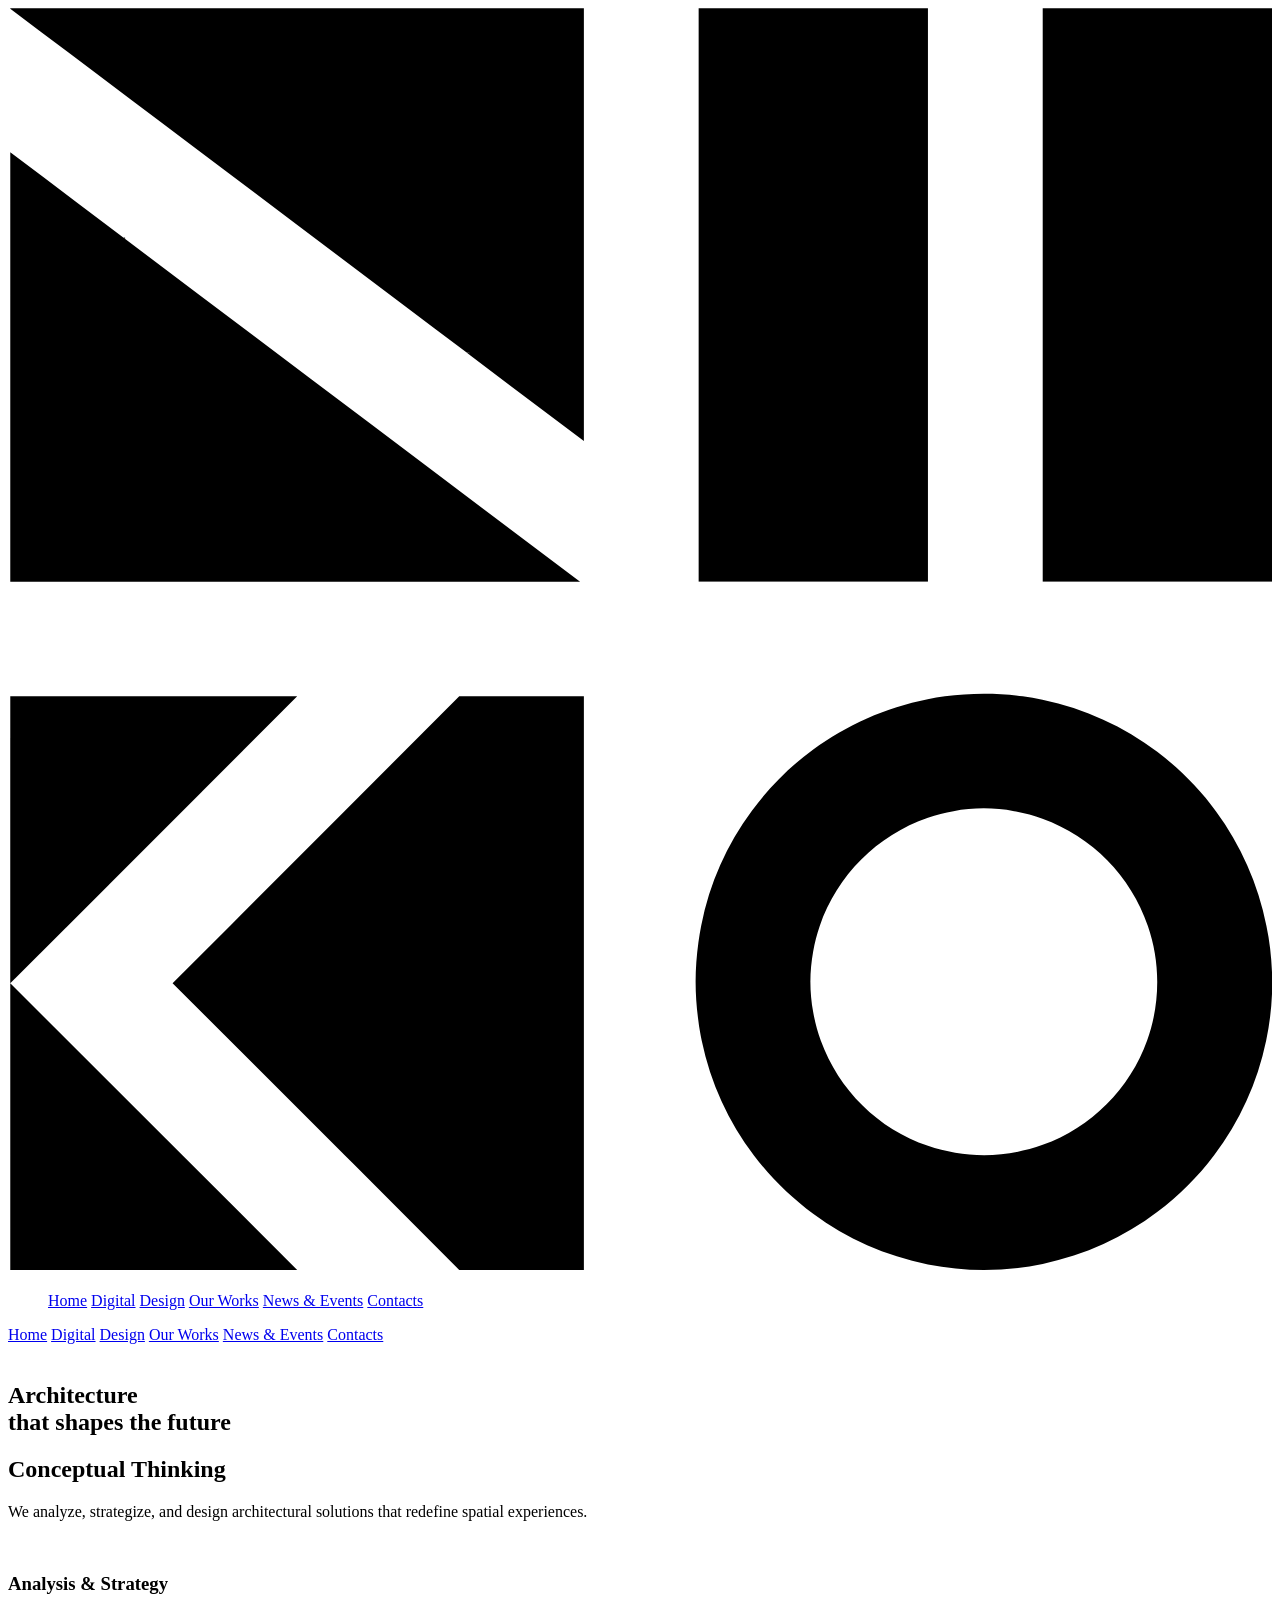
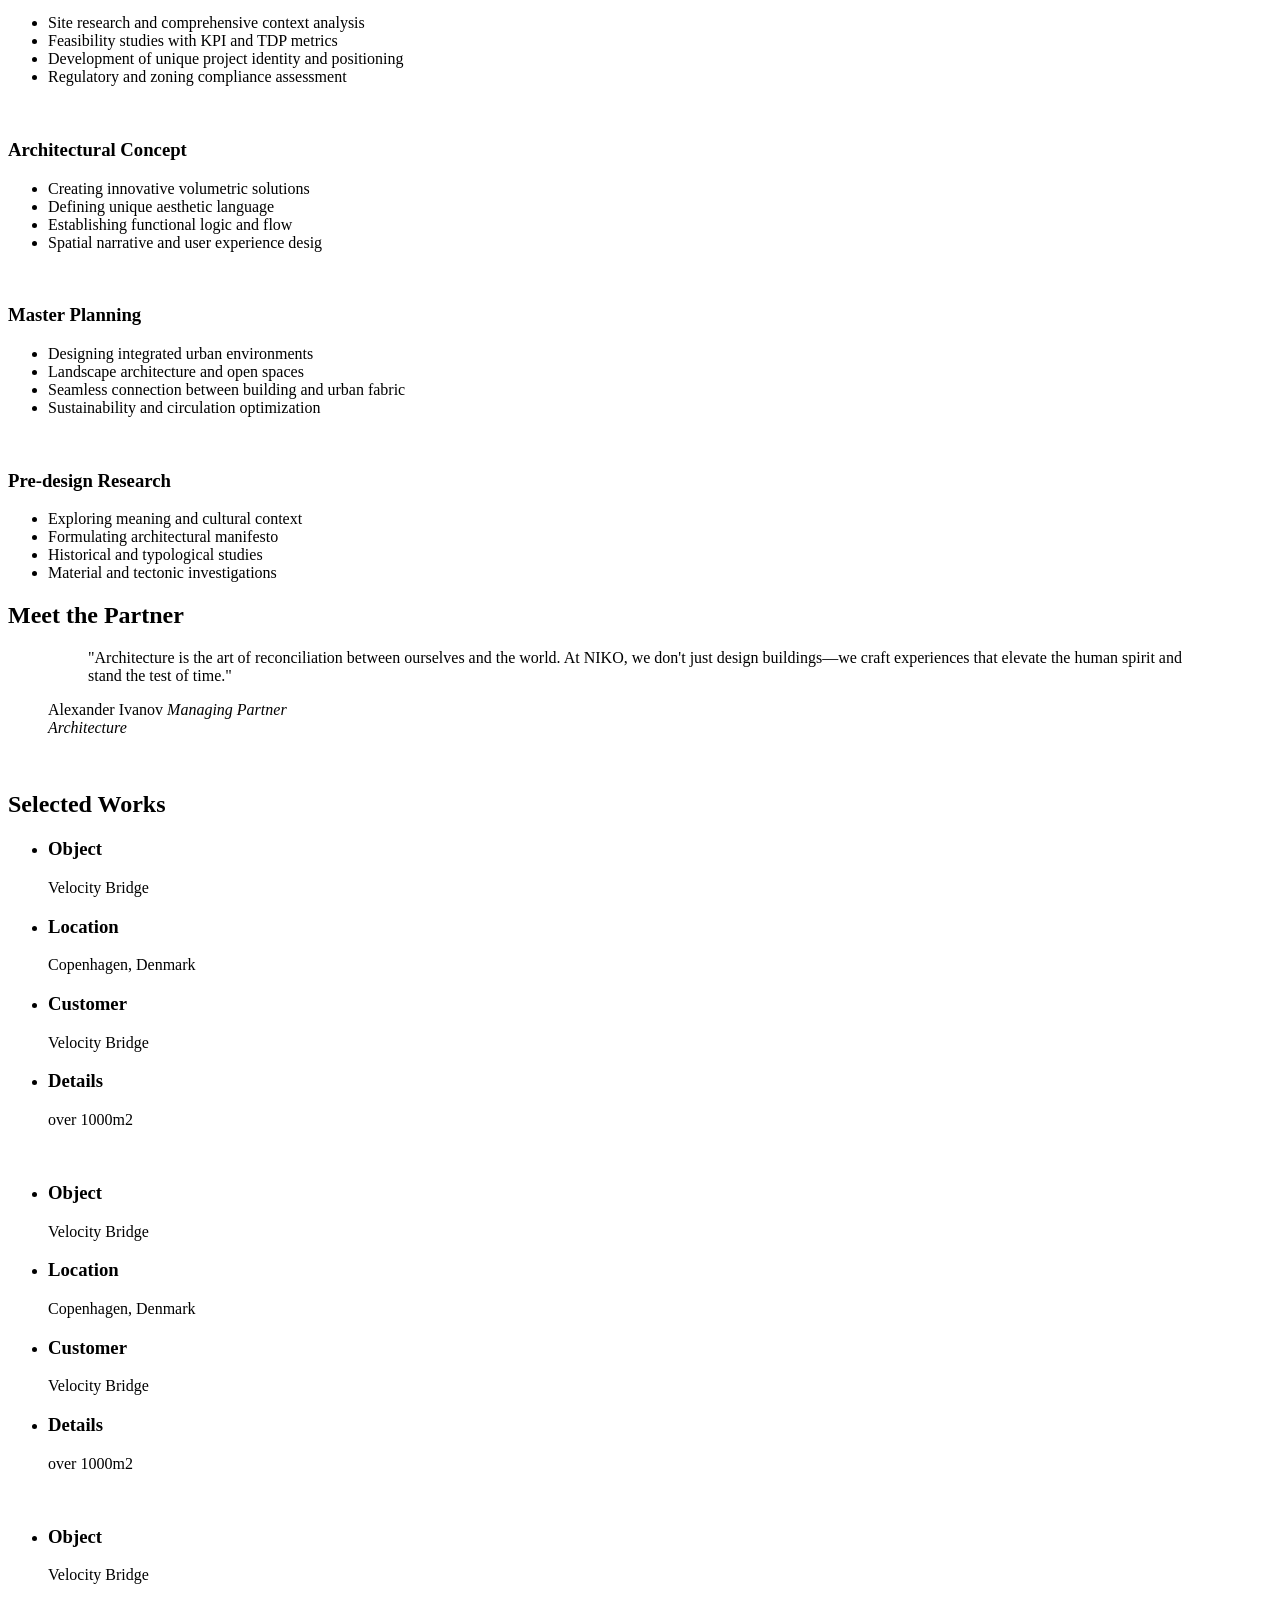
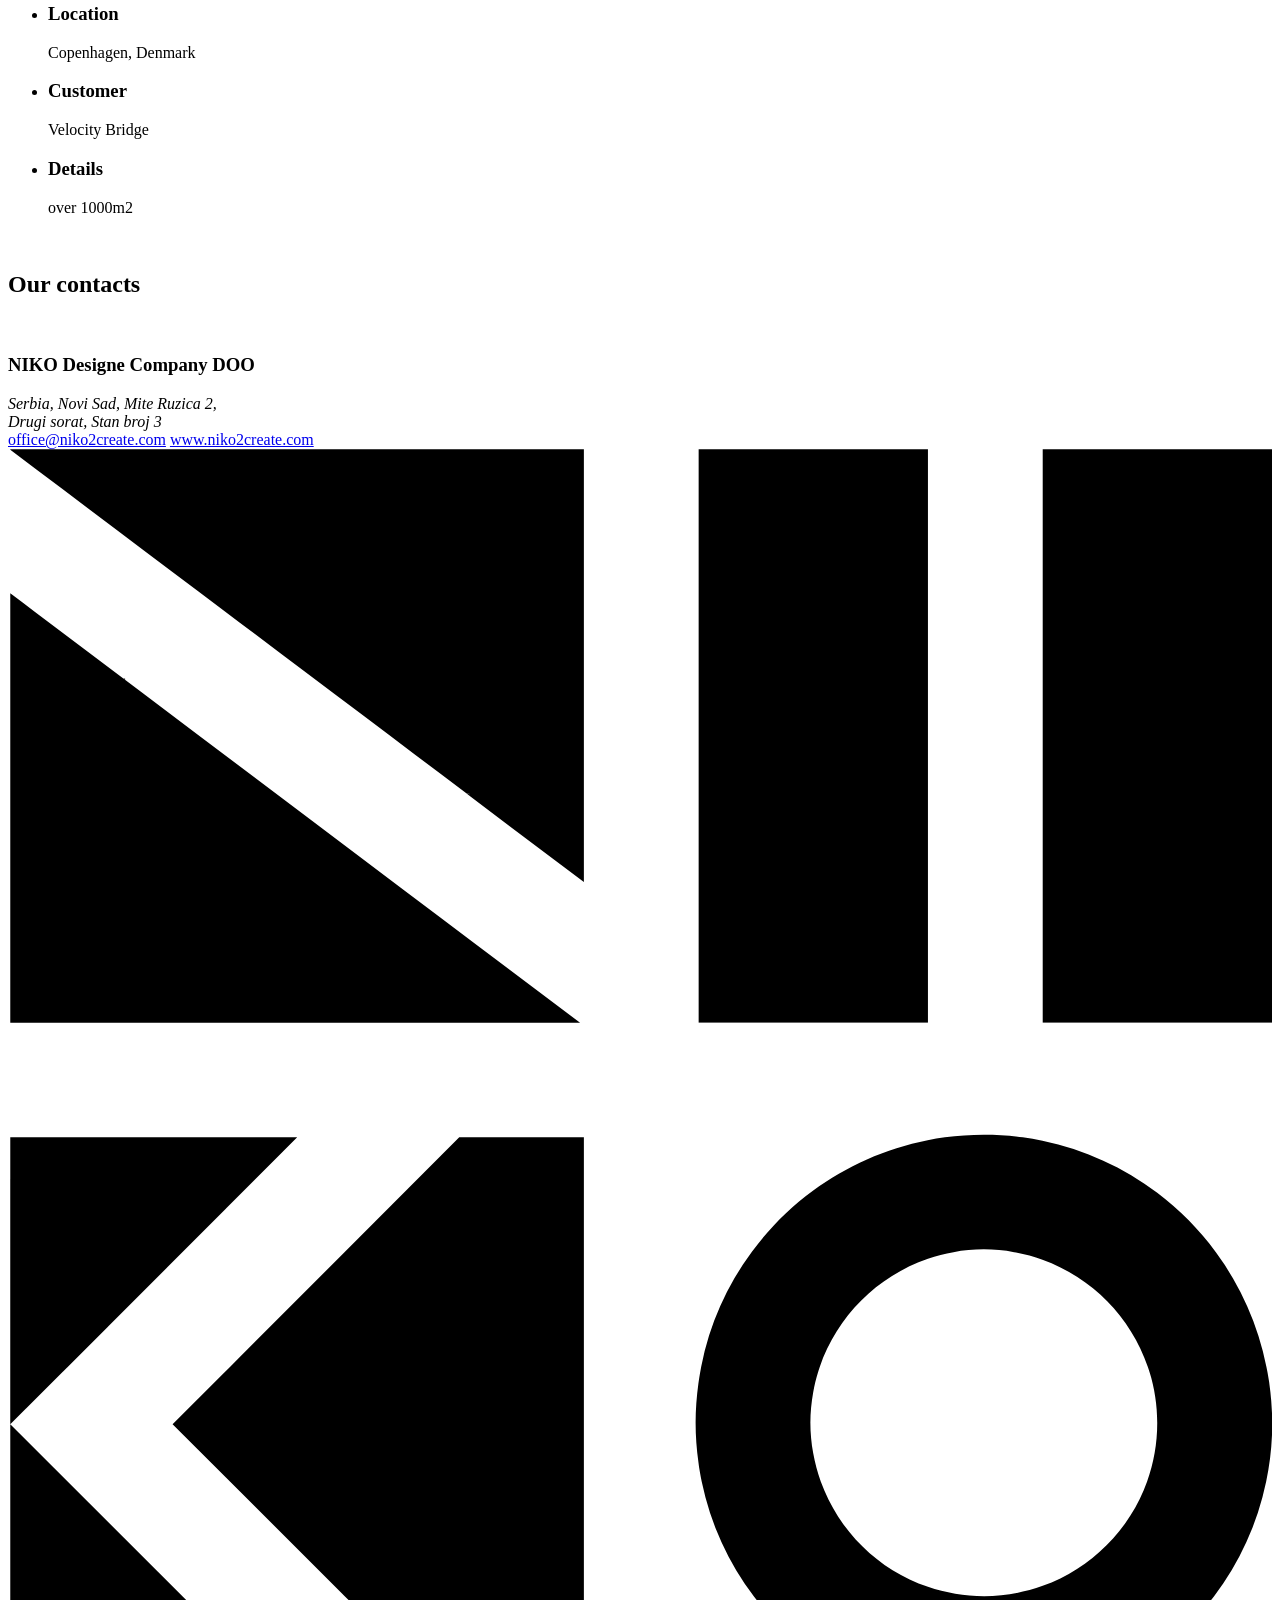
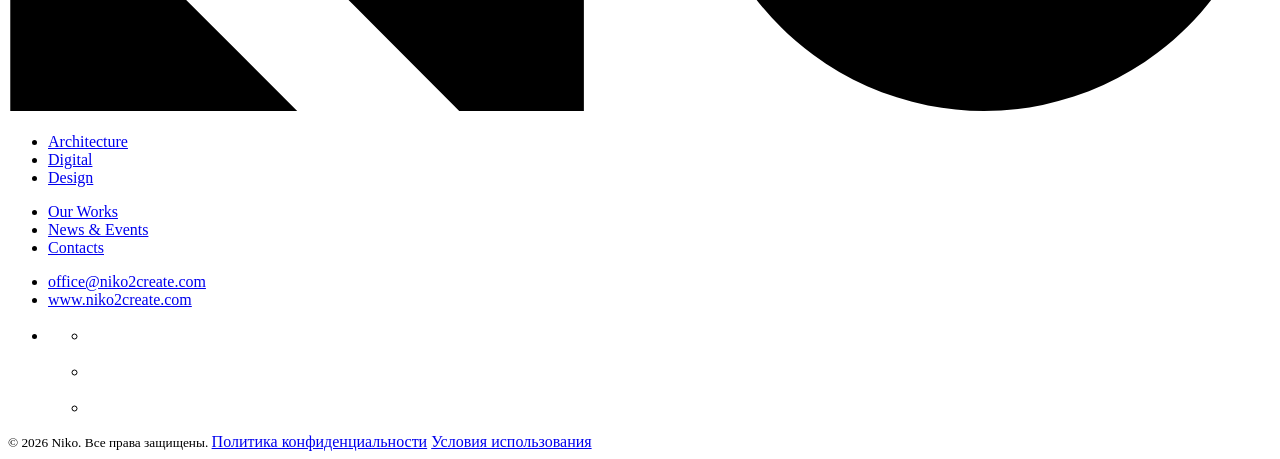
==== architecture.html @ fd55b8c3 "Add files via upload" ====
<!DOCTYPE html>
<html lang="ru">

<head>
  <meta charset="UTF-8">
  <meta name="viewport" content="width=device-width, initial-scale=1.0">
  <title>Architecture</title>
  <link href="https://fonts.cdnfonts.com/css/neue-haas-grotesk-display-pro" rel="stylesheet">

  <link rel="stylesheet" href="css/reset.css">
  <link rel="stylesheet" href="css/style.css">
  <link rel="stylesheet" href="https://cdn.jsdelivr.net/npm/swiper@11/swiper-bundle.min.css" />
</head>

<body class="inner-page">
  <header class="main-header">
    <div class="header-logo-place">

      <a href="/" class="static-logo">
        <svg version="1.1" id="Слой_1" xmlns="http://www.w3.org/2000/svg" xmlns:xlink="http://www.w3.org/1999/xlink"
          x="0px" y="0px" viewBox="0 0 500 500" style="enable-background:new 0 0 500 500;" xml:space="preserve">
          <g>
            <path class="st0" d="M227.8,0.1v171.2l-45.4-34.2v-0.9h-1.1C123.4,92.6,58.8,43.9,0.9,0.3V0.1H227.8z" />
            <rect x="273.2" y="0.1" class="st0" width="90.7" height="226.8" />
            <rect x="409.3" y="0.1" class="st0" width="90.7" height="226.8" />
            <polygon class="st0" points="46.3,90.9 46.3,91.3 45.7,90.9 	" />
            <polygon class="st0" points="46.3,90.9 46.3,91.3 45.7,90.9 	" />
            <polygon class="st0" points="182.4,136.2 182.4,137.1 181.3,136.2 	" />
            <path class="st0" d="M226.3,227H0.9V57.1C74.1,112.3,153.2,171.9,226.3,227z" />
            <polygon class="st0" points="114.4,272.3 33,353.7 23.6,363.1 0.9,385.8 0.9,272.3 	" />
            <polygon class="st0" points="114.4,499.2 0.9,499.2 0.9,385.8 69,453.8 91.7,476.5 	" />
            <polygon class="st0" points="227.8,272.3 227.8,499.2 178.5,499.2 137.1,457.7 133.2,453.8 87.8,408.4 65.1,385.8 87.8,363.1 
       91.7,359.2 133.1,317.7 178.5,272.3 	" />
            <path class="st0" d="M497.8,363.1c-3.3-16.7-10.2-32.1-20-45.4c-6.5-8.9-14.4-16.8-23.2-23.5c-13.2-10-28.6-17.1-45.4-20.6
       c-2.6-0.5-5.2-1-7.8-1.3c-5-0.7-10.2-1-15.4-1c-5.2,0-10.4,0.4-15.4,1c-2.3,0.3-4.5,0.7-6.8,1.1c-16.7,3.3-32.2,10.3-45.4,20
       c-9.3,6.8-17.4,15-24.2,24.2c-9.8,13.2-16.7,28.6-20,45.4c-0.4,2.2-0.8,4.4-1.1,6.7c-0.7,5.1-1.1,10.2-1.1,15.5s0.4,10.4,1.1,15.5
       c0.3,2.6,0.8,5.2,1.3,7.7c3.5,16.8,10.6,32.2,20.6,45.4c6.7,8.8,14.6,16.6,23.5,23.2c13.2,9.8,28.6,16.7,45.4,20
       c7.2,1.4,14.6,2.2,22.2,2.2c8,0,15.7-0.8,23.2-2.4c16.8-3.5,32.2-10.6,45.4-20.6c8.5-6.4,16-13.9,22.4-22.4
       c10-13.2,17.1-28.6,20.6-45.4c1.6-7.5,2.4-15.3,2.4-23.2C500,377.6,499.3,370.2,497.8,363.1z M450.6,408.4
       c-6.9,19.2-22.1,34.4-41.3,41.3c-7.2,2.6-15.1,4.1-23.2,4.1c-7.8,0-15.2-1.3-22.2-3.7c-19.7-6.7-35.3-22.2-42.4-41.7
       c-1.3-3.6-2.3-7.3-3-11.2c-0.7-3.9-1.1-7.9-1.1-12c0-4.1,0.4-8.1,1.1-12c0.6-3.5,1.5-6.8,2.6-10.1c6.9-20,22.7-35.9,42.8-42.8
       c3.3-1.1,6.7-2,10.1-2.6c3.9-0.7,7.9-1.1,12-1.1s8.1,0.4,12,1.1c3.9,0.7,7.6,1.7,11.2,3c19.5,7,35,22.7,41.7,42.4
       c2.4,7,3.7,14.4,3.7,22.2C454.6,393.4,453.2,401.2,450.6,408.4z" />
          </g>
        </svg>
      </a>
    </div>
    <nav class="main-nav">
      <ul class="menu-list">
        <a href="index.html" class="nav-link">Home</a>
        <a href="digital.html" class="nav-link">Digital</a>
        <a href="design.html" class="nav-link">Design</a>
        <a href="index.html#works" class="nav-link">Our Works</a>
        <a href="index.html#news" class="nav-link">News & Events</a>
        <a href="index.html#contacts" class="nav-link">Contacts</a>
      </ul>
    </nav>
    <!-- Кнопка Бургер -->
    <div class="mobile-burger" id="burger">
      <span></span>
      <span></span>
      <span></span>
    </div>
    <!-- Полноэкранное мобильное меню -->
    <div class="mobile-menu" id="mobileMenu">
      <nav class="mobile-nav">
        <a href="index.html" class="mobile-link">Home</a>
        <a href="digital.html" class="mobile-link">Digital</a>
        <a href="design.html" class="mobile-link">Design</a>
        <a href="index.html#works" class="mobile-link">Our Works</a>
        <a href="index.html#news" class="mobile-link">News & Events</a>
        <a href="index.html#contacts" class="mobile-link">Contacts</a>
      </nav>
    </div>
  </header>
  <section class="hero">
    <img class="hero__image" src="images/architecture/hero-bg.png" alt="">
    <div class="hero__content">
      <h1 class="hero__title reveal">Architecture <br>that shapes the future</h1>
    </div>
  </section>
  <section class="concept">
    <div class="concept__top">
      <h2 class="concept__title">Conceptual Thinking</h2>
      <div class="concept__subtitle">
        <p>We analyze, strategize, and design architectural solutions that redefine spatial experiences.</p>
      </div>
    </div>
    <div class="concept-grid">
      <div class="concept-card reveal">
        <img class="concept-card__image" src="images/architecture/concept/1.png" alt="">
        <div class="concept-card__content">
          <h3 class="concept-card__title">Analysis & Strategy</h3>
          <ul class="concept-card__list">
            <li class="concept-card__item">Site research and comprehensive context analysis</li>
            <li class="concept-card__item">Feasibility studies with KPI and TDP metrics</li>
            <li class="concept-card__item">Development of unique project identity and positioning</li>
            <li class="concept-card__item">Regulatory and zoning compliance assessment</li>
          </ul>
        </div>
      </div>
      <div class="concept-card reveal">
        <img class="concept-card__image" src="images/architecture/concept/2.png" alt="">
        <div class="concept-card__content">
          <h3 class="concept-card__title">Architectural Concept</h3>
          <ul class="concept-card__list">
            <li class="concept-card__item">Creating innovative volumetric solutions</li>
            <li class="concept-card__item">Defining unique aesthetic language</li>
            <li class="concept-card__item">Establishing functional logic and flow</li>
            <li class="concept-card__item">Spatial narrative and user experience desig</li>
          </ul>
        </div>
      </div>
      <div class="concept-card reveal">
        <img class="concept-card__image" src="images/architecture/concept/3.png" alt="">
        <div class="concept-card__content">
          <h3 class="concept-card__title">Master Planning</h3>
          <ul class="concept-card__list">
            <li class="concept-card__item">Designing integrated urban environments</li>
            <li class="concept-card__item">Landscape architecture and open spaces</li>
            <li class="concept-card__item">Seamless connection between building and urban fabric</li>
            <li class="concept-card__item">Sustainability and circulation optimization</li>
          </ul>
        </div>
      </div>
      <div class="concept-card reveal">
        <img class="concept-card__image" src="images/architecture/concept/4.png" alt="">
        <div class="concept-card__content">
          <h3 class="concept-card__title">Pre-design Research</h3>
          <ul class="concept-card__list">
            <li class="concept-card__item">Exploring meaning and cultural context</li>
            <li class="concept-card__item">Formulating architectural manifesto</li>
            <li class="concept-card__item">Historical and typological studies</li>
            <li class="concept-card__item">Material and tectonic investigations</li>
          </ul>
        </div>
      </div>
    </div>
  </section>
  <section class="meet">
    <h2 class="meet__title">Meet the Partner</h2>
    <div class="meet__content">
      <div class="meet__content-inner">

        <figure class="meet__quote-wrapper">
          
          <blockquote class="meet__quote-text">
            <p>"Architecture is the art of reconciliation between ourselves and the world. At NIKO, we don't just design
              buildings—we craft experiences that elevate the human spirit and stand the test of time."</p>
          </blockquote>
          <figcaption class="meet__quote-author">
            Alexander Ivanov <cite>Managing Partner <br> Architecture</cite>
          </figcaption>
        </figure>
      </div>
      <img class="meet__image" src="images/architecture/meet.png" alt="">
    </div>
  </section>
  <section class="selected">
    <h2 class="selected__title">Selected Works</h2>
    <div class="selected__wrapper">
      <div class="selected__card reveal">
        <ul class="selected__list">
          <li class="selected__item">
            <h3 class="selected__item-title">Object</h3>
            <div class="selected__item-subtitle">
              <p>
                Velocity Bridge
              </p>
            </div>
          </li>
          <li class="selected__item">
            <h3 class="selected__item-title">Location</h3>
            <div class="selected__item-subtitle">
              <p>
                Copenhagen, Denmark
              </p>
            </div>
          </li>
          <li class="selected__item">
            <h3 class="selected__item-title">Customer</h3>
            <div class="selected__item-subtitle">
              <p>
                Velocity Bridge
              </p>
            </div>
          </li>
          <li class="selected__item">
            <h3 class="selected__item-title">Details</h3>
            <div class="selected__item-subtitle">
              <p>
                over 1000m2
              </p>
            </div>
          </li>
        </ul>
        <img class="selected__image" src="images/architecture/selected/1.png" alt="">
      </div>
      <div class="selected__card reveal">
        <ul class="selected__list">
          <li class="selected__item">
            <h3 class="selected__item-title">Object</h3>
            <div class="selected__item-subtitle">
              <p>
                Velocity Bridge
              </p>
            </div>
          </li>
          <li class="selected__item">
            <h3 class="selected__item-title">Location</h3>
            <div class="selected__item-subtitle">
              <p>
                Copenhagen, Denmark
              </p>
            </div>
          </li>
          <li class="selected__item">
            <h3 class="selected__item-title">Customer</h3>
            <div class="selected__item-subtitle">
              <p>
                Velocity Bridge
              </p>
            </div>
          </li>
          <li class="selected__item">
            <h3 class="selected__item-title">Details</h3>
            <div class="selected__item-subtitle">
              <p>
                over 1000m2
              </p>
            </div>
          </li>
        </ul>
        <img class="selected__image" src="images/architecture/selected/2.png" alt="">
      </div>
      <div class="selected__card reveal">
        <ul class="selected__list">
          <li class="selected__item">
            <h3 class="selected__item-title">Object</h3>
            <div class="selected__item-subtitle">
              <p>
                Velocity Bridge
              </p>
            </div>
          </li>
          <li class="selected__item">
            <h3 class="selected__item-title">Location</h3>
            <div class="selected__item-subtitle">
              <p>
                Copenhagen, Denmark
              </p>
            </div>
          </li>
          <li class="selected__item">
            <h3 class="selected__item-title">Customer</h3>
            <div class="selected__item-subtitle">
              <p>
                Velocity Bridge
              </p>
            </div>
          </li>
          <li class="selected__item">
            <h3 class="selected__item-title">Details</h3>
            <div class="selected__item-subtitle">
              <p>
                over 1000m2
              </p>
            </div>
          </li>
        </ul>
        <img class="selected__image" src="images/architecture/selected/3.png" alt="">
      </div>
    </div>
  </section>
  <section class="contacts contacts-arch" id="contacts">
    <h2 class="contacts__title">Our contacts</h2>
    <div class="contacts__wrapper">
      <img class="contacts__image" src="images/contacts.png" alt="">
      <div class="contacts-content">
        <h3 class="contacts-content__title">NIKO Designe Company DOO</h3>
        <address class="contacts-content__address">Serbia, Novi Sad, Mite Ruzica 2,<br> Drugi sorat, Stan broj 3</address>
        <a class="contacts-content__email" href="mailto:office@niko2create.com">office@niko2create.com</a>
        <a class="contacts-content__link" href="www.niko2create.com">www.niko2create.com</a>
      </div>
    </div>
  </section>

  <footer class="footer">
    <div class="footer__body">
      <div class="footer__col">
        <a class="footer__logo" href="index.html">
          <svg version="1.1" id="Слой_1" xmlns="http://www.w3.org/2000/svg" xmlns:xlink="http://www.w3.org/1999/xlink"
          x="0px" y="0px" viewBox="0 0 500 500" style="enable-background:new 0 0 500 500;" xml:space="preserve">
          <g>
            <path class="st0" d="M227.8,0.1v171.2l-45.4-34.2v-0.9h-1.1C123.4,92.6,58.8,43.9,0.9,0.3V0.1H227.8z" />
            <rect x="273.2" y="0.1" class="st0" width="90.7" height="226.8" />
            <rect x="409.3" y="0.1" class="st0" width="90.7" height="226.8" />
            <polygon class="st0" points="46.3,90.9 46.3,91.3 45.7,90.9 	" />
            <polygon class="st0" points="46.3,90.9 46.3,91.3 45.7,90.9 	" />
            <polygon class="st0" points="182.4,136.2 182.4,137.1 181.3,136.2 	" />
            <path class="st0" d="M226.3,227H0.9V57.1C74.1,112.3,153.2,171.9,226.3,227z" />
            <polygon class="st0" points="114.4,272.3 33,353.7 23.6,363.1 0.9,385.8 0.9,272.3 	" />
            <polygon class="st0" points="114.4,499.2 0.9,499.2 0.9,385.8 69,453.8 91.7,476.5 	" />
            <polygon class="st0" points="227.8,272.3 227.8,499.2 178.5,499.2 137.1,457.7 133.2,453.8 87.8,408.4 65.1,385.8 87.8,363.1 
       91.7,359.2 133.1,317.7 178.5,272.3 	" />
            <path class="st0" d="M497.8,363.1c-3.3-16.7-10.2-32.1-20-45.4c-6.5-8.9-14.4-16.8-23.2-23.5c-13.2-10-28.6-17.1-45.4-20.6
       c-2.6-0.5-5.2-1-7.8-1.3c-5-0.7-10.2-1-15.4-1c-5.2,0-10.4,0.4-15.4,1c-2.3,0.3-4.5,0.7-6.8,1.1c-16.7,3.3-32.2,10.3-45.4,20
       c-9.3,6.8-17.4,15-24.2,24.2c-9.8,13.2-16.7,28.6-20,45.4c-0.4,2.2-0.8,4.4-1.1,6.7c-0.7,5.1-1.1,10.2-1.1,15.5s0.4,10.4,1.1,15.5
       c0.3,2.6,0.8,5.2,1.3,7.7c3.5,16.8,10.6,32.2,20.6,45.4c6.7,8.8,14.6,16.6,23.5,23.2c13.2,9.8,28.6,16.7,45.4,20
       c7.2,1.4,14.6,2.2,22.2,2.2c8,0,15.7-0.8,23.2-2.4c16.8-3.5,32.2-10.6,45.4-20.6c8.5-6.4,16-13.9,22.4-22.4
       c10-13.2,17.1-28.6,20.6-45.4c1.6-7.5,2.4-15.3,2.4-23.2C500,377.6,499.3,370.2,497.8,363.1z M450.6,408.4
       c-6.9,19.2-22.1,34.4-41.3,41.3c-7.2,2.6-15.1,4.1-23.2,4.1c-7.8,0-15.2-1.3-22.2-3.7c-19.7-6.7-35.3-22.2-42.4-41.7
       c-1.3-3.6-2.3-7.3-3-11.2c-0.7-3.9-1.1-7.9-1.1-12c0-4.1,0.4-8.1,1.1-12c0.6-3.5,1.5-6.8,2.6-10.1c6.9-20,22.7-35.9,42.8-42.8
       c3.3-1.1,6.7-2,10.1-2.6c3.9-0.7,7.9-1.1,12-1.1s8.1,0.4,12,1.1c3.9,0.7,7.6,1.7,11.2,3c19.5,7,35,22.7,41.7,42.4
       c2.4,7,3.7,14.4,3.7,22.2C454.6,393.4,453.2,401.2,450.6,408.4z" />
          </g>
        </svg>
        </a>
      </div>
      <div class="footer__col">
        <ul class="footer__menu-list">
          <li class="footer__menu-item"><a href="architecture.html" class="footer__menu-link">Architecture</a></li>
          <li class="footer__menu-item"><a href="digital.html" class="footer__menu-link">Digital</a></li>
          <li class="footer__menu-item"><a href="design.html" class="footer__menu-link">Design</a></li>
        </ul>
      </div>
      <div class="footer__col">
        <ul class="footer__menu-list">
          <li class="footer__menu-item"><a href="index.html#works" class="footer__menu-link">Our Works</a></li>
          <li class="footer__menu-item"><a href="index.html#news" class="footer__menu-link">News & Events</a></li>
          <li class="footer__menu-item"><a href="#contacts" class="footer__menu-link">Contacts</a></li>
        </ul>
      </div>
      <div class="footer__col">
        <ul class="footer__menu-list">
          <li class="footer__menu-item"><a href="mailto:" class="footer__menu-link">office@niko2create.com</a></li>
          <li class="footer__menu-item"><a href="www.niko2create.com" class="footer__menu-link">www.niko2create.com</a></li>
          <li class="footer__menu-item">
            <ul class="footer__soc1als-list">
              <li class="footer__soc1als-item">
                <a class="footer__soc1als-link" href="/">
                  <svg width="32" height="32" viewBox="0 0 32 32" fill="none" xmlns="http://www.w3.org/2000/svg">
                    <path d="M29.3332 8.73268C29.3182 8.15745 29.2737 7.58336 29.1998 7.01268C29.1003 6.51285 28.9344 6.02856 28.7065 5.57268C28.4682 5.07816 28.1481 4.62738 27.7598 4.23935C27.368 3.85562 26.918 3.53614 26.4265 3.29268C25.97 3.06927 25.4857 2.90785 24.9865 2.81268C24.4213 2.72801 23.8512 2.67903 23.2798 2.66602H8.73317C8.15793 2.681 7.58384 2.7255 7.01317 2.79935C6.51334 2.89891 6.02905 3.06482 5.57317 3.29268C5.07864 3.531 4.62787 3.85105 4.23984 4.23935C3.85611 4.63123 3.53663 5.08121 3.29317 5.57268C3.06976 6.02917 2.90834 6.51345 2.81317 7.01268C2.7285 7.57793 2.67952 8.14795 2.6665 8.71935C2.6665 8.97268 2.6665 9.33268 2.6665 9.43935V22.5593C2.6665 22.706 2.6665 23.026 2.6665 23.266C2.68149 23.8413 2.72599 24.4153 2.79984 24.986C2.8994 25.4859 3.06531 25.9701 3.29317 26.426C3.53149 26.9205 3.85153 27.3713 4.23984 27.7593C4.63172 28.1431 5.0817 28.4626 5.57317 28.706C6.02966 28.9294 6.51394 29.0909 7.01317 29.186C7.57842 29.2707 8.14843 29.3197 8.71984 29.3327H23.2665C23.8417 29.3177 24.4158 29.2732 24.9865 29.1993C25.4863 29.0998 25.9706 28.9339 26.4265 28.706C26.921 28.4677 27.3718 28.1477 27.7598 27.7593C28.1436 27.3675 28.4631 26.9175 28.7065 26.426C28.9299 25.9695 29.0913 25.4852 29.1865 24.986C29.2712 24.4208 29.3202 23.8508 29.3332 23.2793C29.3332 23.026 29.3332 22.706 29.3332 22.5593V9.43935C29.3332 9.33268 29.3332 8.97268 29.3332 8.73268ZM16.3065 25.3327C14.7053 25.3248 13.132 24.912 11.7332 24.1327L6.6665 25.466L7.99984 20.506C7.13999 19.0613 6.67982 17.4139 6.6665 15.7327C6.67181 13.8432 7.23611 11.9976 8.28832 10.4283C9.34053 8.85895 10.8336 7.63606 12.5795 6.91364C14.3254 6.19122 16.246 6.00158 18.0994 6.3686C19.9529 6.73562 21.6563 7.6429 22.9951 8.97615C24.3339 10.3094 25.2482 12.009 25.623 13.8609C25.9977 15.7128 25.816 17.6342 25.1009 19.3831C24.3857 21.132 23.1691 22.6301 21.6041 23.6888C20.0392 24.7476 18.1959 25.3195 16.3065 25.3327V25.3327ZM16.3065 7.82602C14.8929 7.84219 13.5089 8.23266 12.2952 8.95767C11.0816 9.68267 10.0818 10.7163 9.39757 11.9534C8.71332 13.1904 8.3691 14.5867 8.39995 16.0001C8.4308 17.4134 8.83561 18.7933 9.57317 19.9993L9.75984 20.306L8.95984 23.226L11.9998 22.3993L12.2932 22.5727C13.5059 23.287 14.8857 23.6688 16.2932 23.6793V23.6793C18.4149 23.6793 20.4497 22.8365 21.95 21.3362C23.4503 19.8359 24.2932 17.8011 24.2932 15.6793C24.2932 13.5576 23.4503 11.5228 21.95 10.0225C20.4497 8.5222 18.4149 7.67935 16.2932 7.67935L16.3065 7.82602ZM20.9732 19.186C20.7985 19.4773 20.5647 19.7287 20.2868 19.9239C20.0089 20.1191 19.6931 20.2539 19.3598 20.3193C18.8619 20.4104 18.3492 20.3783 17.8665 20.226C17.4123 20.084 16.9671 19.9148 16.5332 19.7193C14.8848 18.8922 13.4791 17.6519 12.4532 16.1193C11.8957 15.4093 11.5574 14.5521 11.4798 13.6527C11.4719 13.2791 11.5426 12.908 11.6873 12.5634C11.832 12.2189 12.0475 11.9086 12.3198 11.6527C12.4001 11.5617 12.4985 11.4886 12.6087 11.4381C12.719 11.3876 12.8386 11.3607 12.9598 11.3593H13.3332C13.4798 11.3593 13.6798 11.3593 13.8665 11.7727C14.0532 12.186 14.5465 13.426 14.6132 13.546C14.6459 13.61 14.663 13.6808 14.663 13.7527C14.663 13.8245 14.6459 13.8954 14.6132 13.9593C14.5542 14.1042 14.4733 14.2392 14.3732 14.3593C14.2532 14.506 14.1198 14.6793 14.0132 14.786C13.9065 14.8927 13.7732 15.026 13.9065 15.266C14.2693 15.8783 14.7183 16.4351 15.2398 16.9193C15.8077 17.4212 16.457 17.8225 17.1598 18.106C17.3998 18.226 17.5465 18.2127 17.6798 18.106C17.8132 17.9993 18.2798 17.4127 18.4398 17.1727C18.5998 16.9327 18.7598 16.9727 18.9732 17.0527C19.1865 17.1327 20.3732 17.706 20.6132 17.826C20.8532 17.946 20.9998 17.9993 21.0665 18.106C21.1243 18.455 21.0922 18.8129 20.9732 19.146V19.186Z" fill="white" />
                  </svg>
                </a>
              </li>
              <li class="footer__soc1als-item">
                <a class="footer__soc1als-link" href="/">
                  <svg width="32" height="32" viewBox="0 0 32 32" fill="none" xmlns="http://www.w3.org/2000/svg">
                    <path d="M20.0971 2.66602H11.9165C4.44425 2.66602 2.6665 4.44376 2.6665 11.9021V20.0827C2.6665 27.5549 4.43042 29.3327 11.9026 29.3327H20.0832C27.5554 29.3327 29.3332 27.5688 29.3332 20.0965V11.916C29.3332 4.44376 27.5693 2.66602 20.0971 2.66602ZM24.1943 21.6938H22.2498C21.5138 21.6938 21.2915 21.0965 19.9721 19.7771C18.8193 18.666 18.3332 18.5271 18.0415 18.5271C17.6388 18.5271 17.5276 18.6382 17.5276 19.1938V20.9438C17.5276 21.416 17.3748 21.6938 16.1388 21.6938C14.9393 21.6132 13.7761 21.2488 12.745 20.6306C11.7139 20.0125 10.8444 19.1582 10.2082 18.1382C8.69765 16.2581 7.64665 14.0514 7.13876 11.6938C7.13876 11.4021 7.24984 11.1382 7.80542 11.1382H9.74984C10.2498 11.1382 10.4304 11.3604 10.6248 11.8743C11.5693 14.6521 13.1804 17.0688 13.8332 17.0688C14.0832 17.0688 14.1943 16.9577 14.1943 16.3327V13.4715C14.1109 12.166 13.4165 12.0549 13.4165 11.5827C13.4256 11.4581 13.483 11.342 13.5763 11.259C13.6697 11.176 13.7917 11.1327 13.9165 11.1382H16.9721C17.3888 11.1382 17.5276 11.3465 17.5276 11.8465V15.7077C17.5276 16.1243 17.7082 16.2632 17.8332 16.2632C18.0832 16.2632 18.2776 16.1243 18.7359 15.666C19.7208 14.4649 20.5256 13.1268 21.1248 11.6938C21.186 11.5213 21.3019 11.3737 21.4549 11.2733C21.6079 11.173 21.7896 11.1255 21.9721 11.1382H23.9165C24.4998 11.1382 24.6248 11.4299 24.4998 11.8465C23.7923 13.4309 22.917 14.9349 21.8888 16.3327C21.6804 16.6521 21.5971 16.8188 21.8888 17.1938C22.0832 17.4854 22.7638 18.0549 23.2221 18.5965C23.8887 19.2615 24.4423 20.0309 24.8609 20.8743C25.0276 21.416 24.7498 21.6938 24.1943 21.6938V21.6938Z" fill="white" />
                  </svg>
                </a>
              </li>
              <li class="footer__soc1als-item">
                <a class="footer__soc1als-link" href="/">
                  <svg width="32" height="32" viewBox="0 0 32 32" fill="none" xmlns="http://www.w3.org/2000/svg">
                    <path d="M15.9925 2.66602C13.3554 2.66602 10.7776 3.448 8.58492 4.91309C6.39226 6.37817 4.68329 8.46055 3.67413 10.8969C2.66496 13.3333 2.40091 16.0141 2.91538 18.6006C3.42985 21.187 4.69973 23.5627 6.56443 25.4274C8.42913 27.2921 10.8049 28.562 13.3913 29.0765C15.9777 29.591 18.6586 29.3269 21.095 28.3177C23.5313 27.3086 25.6137 25.5996 27.0788 23.407C28.5439 21.2143 29.3259 18.6364 29.3259 15.9993C29.326 14.2484 28.9812 12.5145 28.3112 10.8967C27.6412 9.27899 26.6591 7.80908 25.4209 6.57093C24.1828 5.33279 22.7129 4.35067 21.0951 3.68066C19.4774 3.01065 17.7435 2.66587 15.9925 2.66602V2.66602ZM20.2319 22.8693C20.182 22.9937 20.106 23.1061 20.0092 23.1988C19.9123 23.2915 19.7967 23.3624 19.6702 23.4068C19.5437 23.4512 19.4091 23.468 19.2756 23.4561C19.142 23.4442 19.0126 23.404 18.8959 23.338L15.2763 20.5255L12.9532 22.6687C12.8993 22.7085 12.8363 22.7341 12.7698 22.7432C12.7034 22.7523 12.6358 22.7445 12.5732 22.7206L13.0185 18.736L13.0328 18.7473L13.0419 18.6686C13.0419 18.6686 19.5552 12.7386 19.8206 12.486C20.0892 12.234 20.0006 12.1793 20.0006 12.1793C20.0159 11.8719 19.5185 12.1793 19.5185 12.1793L10.8885 17.7313L7.29453 16.5073C7.29453 16.5073 6.74253 16.3093 6.69053 15.874C6.63587 15.442 7.31252 15.2073 7.31252 15.2073L21.6019 9.53067C21.6019 9.53067 22.7765 9.00731 22.7765 9.87402L20.2319 22.8693Z" fill="white" />
                  </svg>
                </a>
              </li>
            </ul>
          </li>
        </ul>
      </div>
      
    </div>
    <div class="footer__bottom">
      <small class="footer__copy">
        © 2026 Niko. Все права защищены.
      </small>
      <a class="footer__additional" href="#">Политика конфиденциальности</a>
      <a class="footer__additional" href="#">Условия использования</a>
    </div>
  </footer>






  <script src="https://cdn.jsdelivr.net/npm/swiper@11/swiper-bundle.min.js"
    onload="window.isSwiperReady = true; if(window.initMySite) window.initMySite();">
    </script>

  <script src="js/common.js"></script>
</body>

</html>
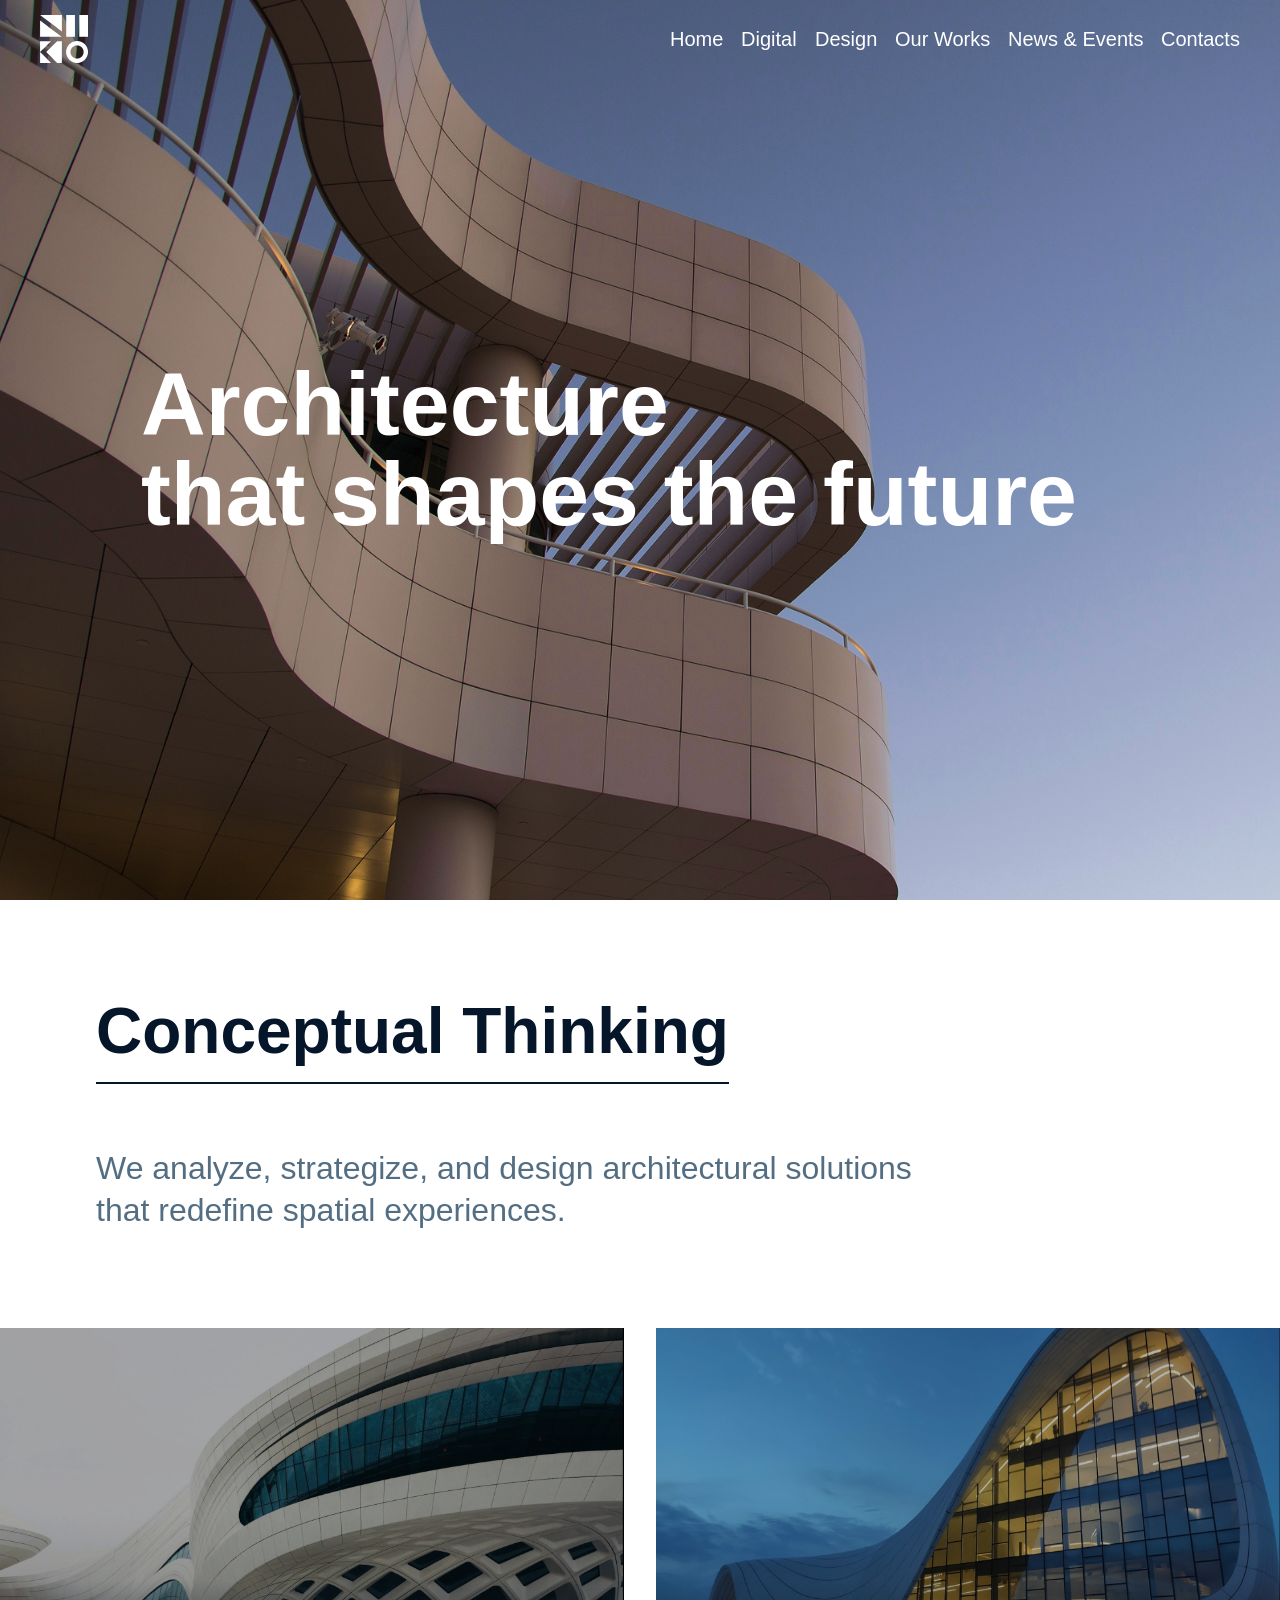
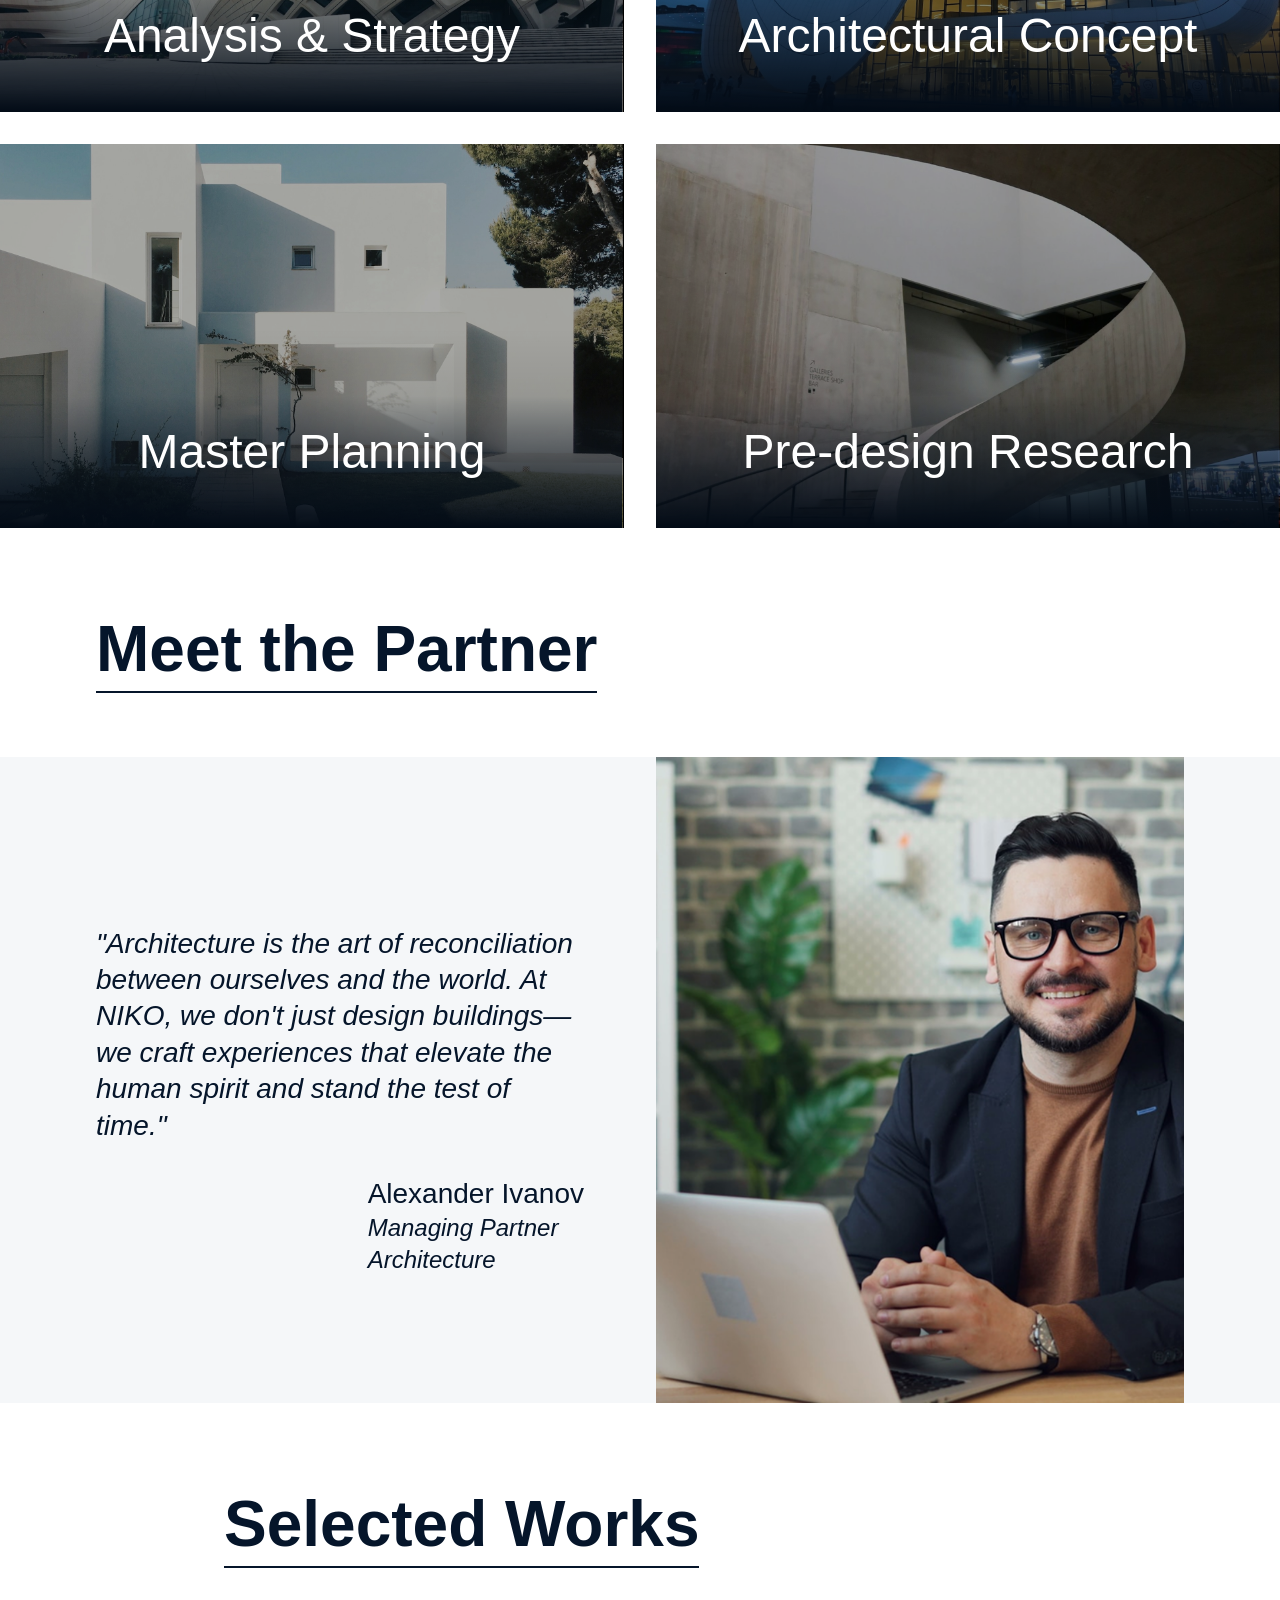
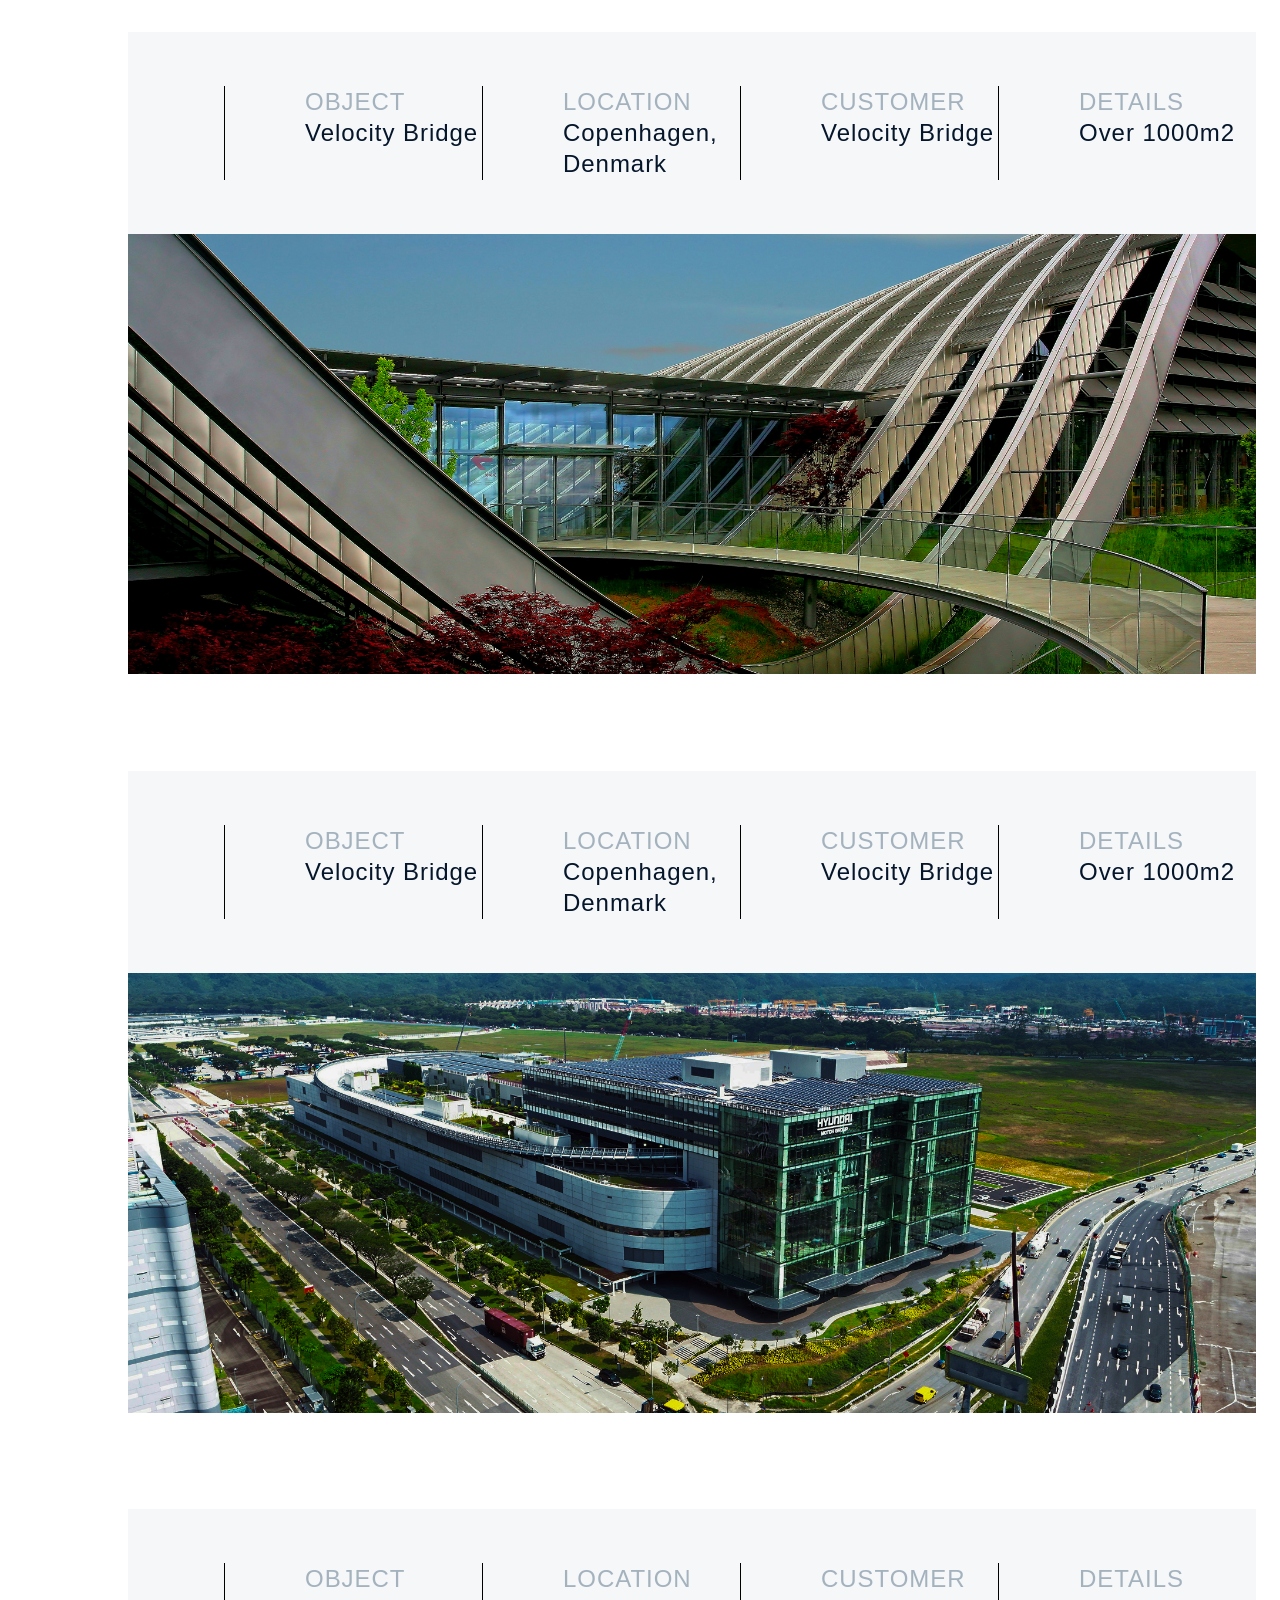
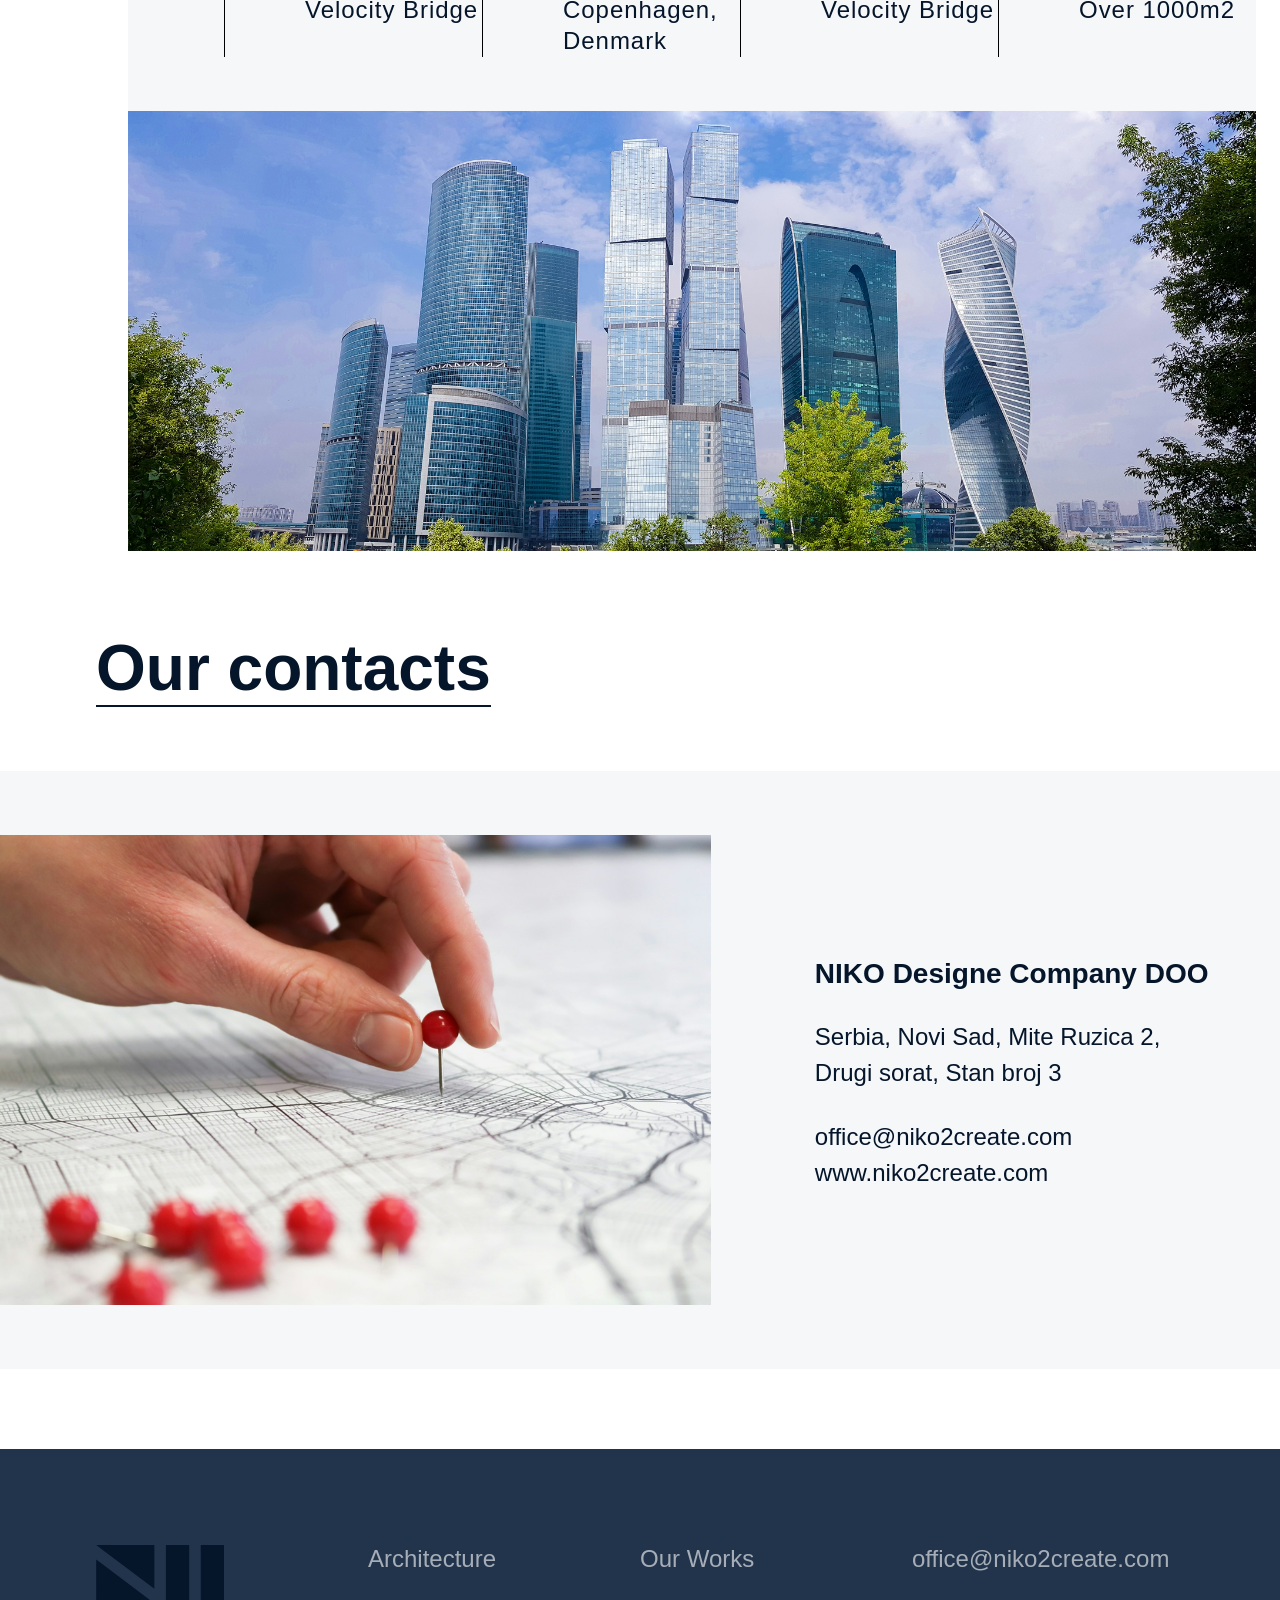
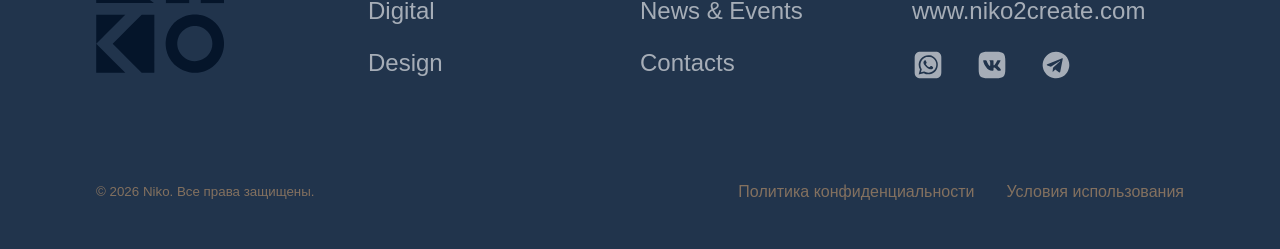
==== commit 63e99dd8: "Update architecture.html" ====
--- a/architecture.html
+++ b/architecture.html
@@ -16,7 +16,7 @@
   <header class="main-header">
     <div class="header-logo-place">
 
-      <a href="/" class="static-logo">
+      <a href="index.html" class="static-logo">
         <svg version="1.1" id="Слой_1" xmlns="http://www.w3.org/2000/svg" xmlns:xlink="http://www.w3.org/1999/xlink"
           x="0px" y="0px" viewBox="0 0 500 500" style="enable-background:new 0 0 500 500;" xml:space="preserve">
           <g>
@@ -385,4 +385,4 @@
   <script src="js/common.js"></script>
 </body>
 
-</html>+</html>
--- a/css/style.css
+++ b/css/style.css
@@ -0,0 +1,1792 @@
+
+
+:root {
+  --transition-speed: 1.2s;
+  --timing-function: cubic-bezier(0.19, 1, 0.22, 1);
+  /* Та самая кривая Make */
+}
+
+* {
+  margin: 0;
+  padding: 0;
+  box-sizing: border-box;
+}
+
+body,
+html {
+  margin: 0;
+  padding: 0;
+  overflow-x: hidden;
+  overflow-y: auto;
+  width: 100%;
+  height: auto;
+  background: #ffffff;
+  color: #05152a;
+  font-family: 'Neue Haas Grotesk Display Pro', sans-serif;
+  letter-spacing: 4%;
+  scroll-behavior: smooth;
+}
+
+body.no-scroll {
+  overflow: hidden; /* Запрещает скролл */
+  height: 100vh;    /* Фиксирует высоту под экран */
+  position: fixed;  /* Жесткая фиксация для iOS Safari */
+  width: 100%;
+}
+
+h2 {
+  font-size: 64px;
+  font-weight: 500;
+  margin: 0;
+}
+
+/* section[id], div[id] {
+  scroll-margin-top: 20px; 
+} */
+
+/* Базовый класс для всего, что должно выплывать */
+.reveal {
+  opacity: 0;
+  transform: translateY(50px);
+  transition: opacity 2s cubic-bezier(0.19, 1, 0.22, 1) 0.3s, 
+              transform 2s cubic-bezier(0.19, 1, 0.22, 1) 0.3s;
+  will-change: transform, opacity;
+}
+
+/* Состояние, когда элемент попал в поле зрения */
+.reveal.active {
+  opacity: 1;
+  transform: translateY(0);
+}
+
+/* Можно добавить вариацию: появление сбоку */
+.reveal-left {
+  transform: translateX(-50px);
+}
+.reveal-left.active {
+  transform: translateX(0);
+}
+
+
+.slider {
+  position: relative;
+  z-index: 10;
+  height: 530vh;
+}
+
+.slide {
+  width: 100%;
+  height: 100vh;
+  overflow: hidden;
+}
+
+#slide-1 {
+  position: fixed;
+  /* Фиксируем на экране */
+  top: 0;
+  left: 0;
+  width: 100%;
+  height: 100vh;
+  z-index: 100;
+  /* Выше всех остальных слайдов */
+  pointer-events: none;
+  /* Пропускаем клики, если нужно */
+  will-change: transform;
+}
+
+/* Уезжает сам */
+#slide-2 {
+  position: fixed;
+  top: 0;
+  z-index: 4;
+}
+
+/* Ждет под 1-м */
+#slide-3 {
+  position: fixed;
+  top: 0;
+  z-index: 3;
+  will-change: transform;
+}
+
+/* Ждет под 2-м */
+#slide-4 {
+  position: fixed;
+  top: 0;
+  z-index: 2;
+}
+
+#slide-5 {
+  position: fixed;
+  top: 0;
+  z-index: 1;
+}
+
+
+.image-container {
+  position: absolute;
+  top: 0;
+  left: 0;
+  width: 100%;
+  height: 100%;
+  overflow: hidden;
+  z-index: 0;
+}
+
+.image-container img {
+  width: 100%;
+  height: 100%;
+  object-fit: cover;
+  filter: brightness(0.8);
+}
+
+/* Контейнер, создающий глубину */
+.slide-content {
+  perspective: 2000px;
+  width: 100vw;
+  height: 100vh;
+  /* Растянем на весь экран для центровки */
+  display: flex;
+  justify-content: center;
+}
+
+.reveal-text {
+  width: 100%;
+  font-size: 5vw;
+  font-weight: 600;
+  letter-spacing: 4%;
+  color: white;
+  text-transform: uppercase;
+  text-align: center;
+  /* Начальное состояние: текст внизу и прозрачный */
+  opacity: 0;
+  transition: opacity 1s ease-in-out;
+}
+
+@media (max-width: 1280px) {
+  .reveal-text {
+    font-size: 9vw;
+  }
+}
+
+@media (max-width: 768px) {
+  .reveal-text {
+    font-size: 12vw;
+  }
+}
+
+.reveal-text a {
+  position: relative;
+  width: 100%;
+  text-decoration: none;
+  color: inherit;
+  transition: color 0.4s ease-in-out;
+}
+
+.reveal-text a::after {
+  content: "";
+  position: absolute;
+  left: -25%;
+  bottom: 0;
+  height: 2px;
+  width: 0;
+  background-color: #21344C;
+  transition: all 0.4s ease-in-out ;
+}
+
+.reveal-text:hover a::after{
+  width: 150%;
+  background-color: #21344C;
+}
+
+.reveal-text:hover a{
+  color: #21344C;
+}
+
+/* Эффект при активации (когда JS добавил .active) */
+.active .reveal-text {
+  opacity: 1;
+}
+
+.reveal-text--5 {
+  max-width: 835px;
+  color: #ffffff;
+  margin: auto 0;
+  font-size: 5vw;
+  font-weight: 500;
+}
+
+@media (max-width: 1280px) {
+  .reveal-text--5 {
+    font-size: 6vw;
+  }
+}
+
+@media (max-width: 768px) {
+  .reveal-text--5 {
+    font-size: 8vw;
+  }
+}
+
+
+
+/* Видео внутри должно быть фиксированным, чтобы не дергалось при скролле */
+/* .video-container {
+  position: absolute;
+  top: 0;
+  left: 0;
+  width: 100%;
+  height: 100%;
+  overflow: hidden;
+  z-index: 0;
+}
+
+video {
+  width: 100%;
+  height: 100%;
+  object-fit: cover;
+  filter: brightness(0.6);
+} */
+
+
+
+
+/* Фиксированный хедер поверх всего */
+.main-header {
+  position: fixed;
+  z-index: 11000;
+  top: 0;
+  left: 0;
+  display: flex;
+  justify-content: space-between;
+  align-items: center;
+  padding: 15px 96px;
+  width: 100%;
+  background: transparent;
+  transition: transform 0.3s ease-in-out, background 0.3s ease-in-out, box-shadow 0.3s ease-in-out;
+}
+
+@media (max-width: 1280px) {
+  .main-header {
+    padding: 15px 40px;
+  }
+}
+
+@media (max-width: 768px) {
+  .main-header {
+    padding: 15px 15px;
+  }
+}
+
+/* Светлая тема (активируется на проектах) */
+.home-page .main-header.header-light {
+  background: rgba(255, 255, 255, 1); /* Белый фон */
+  box-shadow: 0.6px 1.8px rgba(0, 0, 0, .1), 0 3.2px 7.2px rgba(0, 0, 0, .13);
+  color: #05152a; /* Черный текст меню */
+}
+
+.home-page .main-header .header-logo-place svg{
+  transition: fill 0.3s ease-in-out;
+}
+/* Инверсия логотипа внутри светлого хедера */
+.home-page .main-header.header-light .header-logo-place svg {
+  fill: #21344C;
+}
+
+.home-page .main-header.header-light .header-logo-place svg:hover{
+  fill: #c49a6c;
+}
+
+/* Цвет ссылок меню */
+.home-page .main-header.header-light .nav-link {
+  color: #05152a;
+  transition: color 0.3s ease-in-out;
+}
+
+.home-page .main-header.header-light .nav-link:hover {
+  color: #c49a6c;
+}
+
+/* Когда хедер становится светлым, бургер тоже должен чернеть */
+.home-page .header-light ~ .mobile-burger span,
+.home-page .header-light .mobile-burger span {
+    background-color: #05152a !important;
+}
+/* Хедер уезжает вверх ровно на свою высоту */
+.home-page .header-hidden {
+  transform: translateY(-100%);
+  /* Можно добавить легкую тень при уходе, если нужно */
+}
+
+/* Белое состояние (только для внутренних) */
+.inner-page .main-header.header-white {
+  background: rgba(255, 255, 255, 1); /* Белый фон */
+  box-shadow: 0.6px 1.8px rgba(0, 0, 0, .1), 0 3.2px 7.2px rgba(0, 0, 0, .13);
+  color: #05152a; /* Черный текст меню */
+}
+
+.inner-page .main-header.header-white .nav-link {
+  color: #05152a;
+  transition: color 0.3s ease-in-out;
+}
+
+.inner-page .main-header.header-white .nav-link:hover {
+  color: #c49a6c;
+}
+
+
+.inner-page .main-header.header-white .header-logo-place svg {
+  fill: #21344C;
+}
+
+.inner-page .main-header.header-white .header-logo-place svg:hover {
+  fill: #c49a6c;
+}
+
+/* Когда хедер становится светлым, бургер тоже должен чернеть */
+.inner-page .header-white ~ .mobile-burger span,
+.inner-page .header-white .mobile-burger span {
+    background-color: #05152a !important;
+}
+
+/* Скрытие (только для внутренних) */
+.inner-page .main-header.header-hidden {
+  transform: translateY(-100%);
+}
+
+
+.main-nav {
+  display: block;
+  gap: 50px;
+  width: 100%;
+  box-sizing: border-box;
+  transition: all 0.3s ease-in-out;
+}
+
+.header-logo-place {
+  width: 48px;
+  height: 48px;
+}
+
+.header-logo-place svg {
+  width: 48px;
+  height: 48px;
+  fill: #ffffff;
+}
+
+@media (max-width: 768px) {
+  .header-logo-place svg {
+    width: 48px;
+    height: 48px;
+  }
+}
+
+.header-logo-place svg:hover {
+  fill: #c49a6c;
+}
+
+.menu-list {
+  position: relative;
+  display: flex;
+  justify-content: end;
+  align-items: center;
+  gap: max(15px, (100vw - 768px) / 28.8);
+  list-style: none;
+  margin: 0;
+  padding: 0;
+  width: 100%;
+}
+
+.nav-link {
+  margin: 0;
+}
+
+.menu-list a {
+  margin: 0;
+  pointer-events: auto;
+  color: #ffffff;
+  text-decoration: none;
+  text-transform: uppercase;
+  font-size: 20px;
+  letter-spacing: 4%;
+  text-transform: initial;
+  /* У каждого пункта будет свой transform, управляемый JS */
+  will-change: transform;
+  transition: color 0.3s ease-in-out;
+}
+
+@media (max-width: 769px) {
+  .menu-list a {
+    font-size: 14px;
+  }
+}
+
+.menu-list a:hover {
+  color: #c49a6c;
+}
+
+/* Кнопка Бургер */
+.mobile-burger {
+  display: none;
+  /* Скрыт на десктопе */
+  position: fixed;
+  top: 23px;
+  right: 15px;
+  width: 48px;
+  height: 30px;
+  flex-direction: column;
+  justify-content: space-between;
+  align-items: flex-end;
+  cursor: pointer;
+  z-index: 120000;
+}
+
+.mobile-burger span:nth-child(1) {
+  width: 100%;
+  height: 2px;
+  background: white;
+  transition: all 0.3s ease;
+}
+
+.mobile-burger span:nth-child(2) {
+  width: 100%;
+  height: 2px;
+  background: white;
+  transition: all 0.3s ease;
+}
+
+.mobile-burger span:nth-child(3) {
+  width: 100%;
+  height: 2px;
+  background: white;
+  transition: all 0.3s ease;
+}
+
+/* Оверлей меню */
+.mobile-menu {
+  position: fixed;
+  top: 0;
+  left: 0;
+  width: 100%;
+  height: 100%;
+  background: #21344C;
+  z-index: 11000;
+  display: flex;
+  justify-content: center;
+  align-items: center;
+  transform: translateY(-100%);
+  visibility: hidden; 
+  pointer-events: none; 
+  /* Изначально спрятано вверху */
+  transition: transform 0.6s cubic-bezier(0.19, 1, 0.22, 1);
+}
+
+.mobile-nav {
+  display: flex;
+  flex-direction: column;
+  gap: 40px;
+  text-align: center;
+}
+
+.mobile-link {
+  color: #c49a6c;
+  text-decoration: none;
+  font-size: 5vw;
+  text-transform: uppercase;
+  letter-spacing: 4%;
+  opacity: 0;
+  transform: translateY(20px);
+  transition: all 0.4s ease;
+}
+
+/* СОСТОЯНИЕ: ОТКРЫТО */
+.menu-open .mobile-menu {
+  transform: translateY(0);
+  visibility: visible;
+  pointer-events: auto;
+}
+
+.menu-open .mobile-link {
+  opacity: 1;
+  transform: translateY(0);
+  transition-delay: 0.3s;
+  /* Задержка появления текста */
+}
+
+/* Анимация иконки в крестик */
+.menu-open #burger span:nth-child(1) {
+  transform: translateY(14px) rotate(45deg);
+  background: #c49a6c;
+}
+
+.menu-open #burger span:nth-child(2) {
+  opacity: 0;
+}
+
+.menu-open #burger span:nth-child(3) {
+  transform: translateY(-14px) rotate(-45deg);
+  background: #c49a6c;
+}
+
+/* Адаптив: Показываем бургер только на узких экранах */
+@media (max-width: 768px) {
+  .mobile-burger {
+    display: flex;
+  }
+  /* Прячем десктопное меню */
+  .main-nav {
+    display: none;
+  }
+}
+
+
+.cube-viewport {
+  position: fixed;
+  z-index: 999;
+  top: 50%;
+  left: 50%;
+  height: 30vmin;
+  width: 30vmin;
+  transform: translate(-50%, -50%);
+  opacity: 0;
+  transition: opacity 4s ease 0.1s;
+  /* Плавное проявление без рывков */
+  pointer-events: none;
+}
+
+#hero-cube {
+  position: absolute;
+  top: 0;
+  left: 0;
+  z-index: 999999;
+  width: 100%;
+  height: 30vmin;
+  opacity: 0;
+  transition: transform 2s cubic-bezier(0.19, 1, 0.22, 1), opacity 1s ease 1s;
+  transform-style: preserve-3d;
+  will-change: transform;
+}
+
+.show-cube #hero-cube {
+  opacity: 1;
+}
+
+.show-cube .cube-viewport {
+  opacity: 1 !important;
+  pointer-events: auto;
+}
+
+/* Собранный логотип исчезает чуть позже, чтобы подмена была бесшовной */
+.show-cube .logo-box {
+  opacity: 0 !important;
+  transition: opacity 2s ease 1s;
+  /* Исчезает, когда куб уже проявился */
+  pointer-events: none;
+}
+
+.side {
+  position: absolute;
+  inset: 0;
+  display: flex;
+  align-items: center;
+  justify-content: center;
+  backface-visibility: hidden;
+  -webkit-backface-visibility: hidden;
+  transition: opacity 0.5s ease;
+}
+
+.side-image svg {
+  width: 30vmin;
+  fill: white;
+  transition: fill 0.3s ease-in-out;
+}
+
+.side-title {
+  font-size: 30vmin;
+  font-weight: 700;
+  line-height: 100%;
+  backface-visibility: hidden !important;
+  -webkit-backface-visibility: hidden !important;
+}
+
+/* Раскладка граней по кругу */
+.front {
+  transform: rotateX(0deg) translateZ(15vmin);
+}
+
+.bottom {
+  transform: rotateX(-90deg) translateZ(15vmin);
+}
+
+.back {
+  transform: rotateX(-180deg) translateZ(15vmin);
+}
+
+.top {
+  transform: rotateX(-270deg) translateZ(15vmin);
+}
+
+.front,
+.back {
+  height: 100%;
+  margin: 0;
+}
+
+.bottom,
+.top {
+  color: transparent !important;
+  text-transform: uppercase;
+  margin: 0;
+  display: flex;
+  align-items: center;
+  white-space: nowrap;
+  -webkit-text-stroke: 3px rgba(255, 255, 255, 0.3);
+  letter-spacing: 12px;
+  transition: all 0.8s ease;
+}
+
+.logo-box {
+  position: fixed;
+  top: calc(50% - 15.35vmin);
+  left: calc(50% - 14.8vmin);
+  width: 30vmin;
+  height: 30vmin;
+  transform-style: preserve-3d;
+  perspective: 2000px;
+  transform-style: preserve-3d;
+}
+
+.logo-parti {
+  position: absolute;
+  /* 2.5 секунды — это даст время рассмотреть полет */
+  transition: transform 3s cubic-bezier(0.19, 1, 0.22, 1),
+    opacity 1s ease-out;
+  /* Обязательно для 3D разлета */
+  will-change: transform, opacity;
+  opacity: 0;
+}
+
+.logo-box.is-assembled .logo-parti {
+  opacity: 1;
+  transform: translate3d(0, 0, 0) rotate(0deg) scale(1) !important;
+}
+
+.logo-parti--1 {
+  width: 13.5vmin;
+  top: 0%;
+  left: 0.5%;
+}
+
+.logo-parti--2 {
+  width: 13.5vmin;
+  bottom: 54.8%;
+  left: 0;
+}
+
+.logo-parti--3 {
+  width: 5.445vmin;
+  top: 0%;
+  left: 54.8%;
+}
+
+.logo-parti--4 {
+  width: 5.445vmin;
+  top: 0%;
+  right: 0;
+  ;
+}
+
+.logo-parti--5 {
+  width: 6.825vmin;
+  top: 54.7%;
+  left: 0;
+}
+
+.logo-parti--6 {
+  width: 6.825vmin;
+  bottom: 0;
+  left: 0;
+}
+
+.logo-parti--7 {
+  height: 13.5vmin;
+  bottom: 0.3%;
+  right: 54.6%;
+}
+
+.logo-parti--8 {
+  width: 13.5vmin;
+  bottom: 0.4%;
+  right: 0.4%;
+}
+
+
+.content-wrapper {
+  position: relative;
+  z-index: 100000;
+  background: #ffffff;
+  will-change: transform;
+}
+
+.projects-section {
+  padding: 100px 50px 50px 240px;
+  display: flex;
+  flex-direction: column;
+  background: #ffffff;
+}
+
+@media (max-width: 1280px) {
+  .projects-section {
+    padding: 80px 40px 40px;
+  }
+}
+
+@media (max-width: 768px) {
+  .projects-section {
+    padding: 100px 15px;
+  }
+}
+
+.projects-title {
+  margin-bottom: 14px;
+  color: #05152a;
+  font-weight: 500;
+}
+
+@media (max-width: 1280px) {
+  .projects-title {
+    margin-bottom: 2px;
+    font-size: 6vw;
+  }
+}
+
+@media (max-width: 768px) {
+  .projects-title {
+    font-size: 8vw;
+    
+  }
+}
+
+.filter-simple {
+  display: flex;
+  justify-content: start;
+  gap: 10px;
+  padding: 20px 0px;
+  
+  border-bottom: 1px solid rgba(255, 255, 255, 0.1);
+}
+
+@media (max-width: 1280px) {
+  .filter-simple {
+    padding: 10px 0px;
+  }
+}
+
+.filter-btn {
+  background: none;
+  border-radius: 8px;
+  border: 1px solid #21344C;
+  color: #21344C;
+  padding: 12px 20px;
+  cursor: pointer;
+  transition: all 0.3s ease-in-out;
+}
+
+@media (max-width: 768px) {
+  .filter-btn  {
+    padding: 6px 10px;
+    border-radius: 4px;
+  }
+}
+
+.filter-btn:hover {
+  background: #21344C;
+  color: #ffffff;
+}
+
+.filter-btn.active {
+  background: #21344C;
+  color: #ffffff;
+}
+
+.projects-container {
+  position: relative;
+  width: calc(100% + 50px);
+  padding: 40px 0; 
+  overflow: hidden; 
+  cursor: grab;
+  opacity: 0;
+  transform: translateY(20px);
+  transition: opacity 0.6s cubic-bezier(0.25, 0.46, 0.45, 0.94), 
+              transform 0.6s cubic-bezier(0.25, 0.46, 0.45, 0.94);
+}
+
+.projects-container.swiper-ready {
+  opacity: 1;
+  transform: translateY(0);
+}
+
+.projects-container:active {
+  cursor: grabbing;
+}
+
+.projects-container .swiper-slide {
+  width: auto; 
+  height: auto;
+  display: flex;
+  flex-direction: column;
+  transition: transform 0.3s ease;
+}
+
+.projects-pagination {
+  left: 0 !important;
+  width: 100% !important;
+  transform: translateX(0%) !important;
+  display: flex;
+  gap: 1vw;
+  margin-bottom: 16px;
+}
+
+.projects-pagination .swiper-pagination-bullet {
+  position: relative;   /* Обязательно для позиционирования псевдоэлемента */
+  cursor: pointer;
+  transition: all 0.3s ease;
+  height: 2px;
+  width: 100%;
+  
+  border-radius: 0;
+  background-color: #05152a;
+}
+
+.projects-pagination .swiper-pagination-bullet::before {
+  content: "";
+  position: absolute;
+  top: 50%;
+  left: 50%;
+  transform: translate(-50%, -50%);
+  width: 100%;          /* Ширина как у линии */
+  height: 30px;         /* Увеличиваем зону клика до 30px высоты */
+  background: transparent; /* Делаем её невидимой */
+}
+
+
+.projects-nav {
+  display: flex;
+  justify-content: flex-end;
+  gap: 20px;
+  margin-right: 4px;
+  margin-bottom: 24px;
+}
+
+.custom-prev, .custom-next {
+  position: relative;
+  display: flex;
+  align-items: center;
+  justify-content: center;
+  width: 100px;
+  height: 20px;
+  cursor: pointer;
+  transition: opacity 0.3s;
+}
+
+/* Рисуем тонкую стрелку через псевдоэлементы */
+.custom-prev::before, .custom-next::before {
+  content: '';
+  position: absolute;
+  top: 50%;
+  width: 100px;
+  height: 2px; /* Толщина линии */
+  background: #05152a;
+}
+
+/* Ушки стрелок */
+.custom-prev::after, .custom-next::after {
+  content: '';
+  position: absolute;
+  top: calc(50% - 4px);
+  width: 10px;
+  height: 10px;
+  border-top: 2px solid #05152a;
+  border-left: 2px solid #05152a;
+}
+
+.custom-prev::after { left: 0; transform: rotate(-45deg); }
+.custom-prev::before { left: 0; }
+
+.custom-next::after { right: 0; transform: rotate(135deg); }
+.custom-next::before { right: 0; }
+
+/* Состояние Disabled (когда листать некуда) */
+.swiper-button-disabled {
+  opacity: 0.2;
+  cursor: default;
+}
+
+
+
+.project-item img {
+  width: 100%;
+  height: 65vh;
+  object-fit: cover;
+  display: block;
+}
+
+/* Скрытое состояние карточки */
+.project-item.hide {
+  opacity: 0;
+  transform: translateY(50px);
+  max-width: 0;
+  max-height: 0;
+  margin: 0;
+  padding: 0;
+  pointer-events: none;
+  visibility: hidden;
+}
+
+.project-info h3 {
+  margin: 24px 0 4px 0;
+}
+
+.project-info p {
+  margin: 0;
+}
+
+.news-section {
+  padding: 80px 0 80px 240px;
+  display: flex;
+  flex-direction: column;
+}
+
+@media (max-width: 1280px) {
+  .news-section {
+    padding: 40px 0 40px 40px;
+  }
+}
+
+@media (max-width: 768px) {
+  .news-section {
+    padding: 30px 0 30px 15px;
+  }
+}
+
+.news-title {
+  font-weight: 500;
+  margin-bottom: 96px;
+}
+
+@media (max-width: 1280px) {
+  .news-title  {
+    margin-bottom: 64px;
+    font-size: 6vw;
+  }
+}
+
+@media (max-width: 768px) {
+  .news-title  {
+    margin-bottom: 32px;
+    font-size: 8vw;
+  }
+}
+
+.news-container {
+  width: 100%;
+  display: block; 
+  overflow: hidden;
+  position: relative;
+  cursor: grab;
+}
+
+.news-pagination {
+  left: 0 !important;
+  width: 100% !important;
+  transform: translateX(0%) !important;
+  display: flex;
+  gap: 1vw;
+  margin-bottom: 16px;
+}
+
+.news-pagination .swiper-pagination-bullet {
+  position: relative;   /* Обязательно для позиционирования псевдоэлемента */
+  cursor: pointer;
+  transition: all 0.3s ease;
+  height: 2px;
+  width: 100%;
+  
+  border-radius: 0;
+  background-color: #05152a;
+}
+
+.news-pagination .swiper-pagination-bullet::before {
+  content: "";
+  position: absolute;
+  top: 50%;
+  left: 50%;
+  transform: translate(-50%, -50%);
+  width: 100%;          /* Ширина как у линии */
+  height: 30px;         /* Увеличиваем зону клика до 30px высоты */
+  background: transparent; /* Делаем её невидимой */
+}
+
+.news-container .swiper-slide {
+  width: auto;
+  height: auto;
+  scroll-snap-type: none !important; 
+    overscroll-behavior-x: none; 
+}
+
+.news-link {
+  display: block;
+  position: relative;
+  z-index: 1;
+  width: 100%;
+  height: 100%;
+  text-decoration: none;
+  color: inherit;
+  transition: all 0.3s ease-in-out;
+   /* Запрещаем браузерный Drag-эффект для ссылок */
+  -webkit-user-drag: none; 
+  user-select: none;
+  isolation: isolate;
+  overflow: hidden;
+}
+
+.news-image {
+  display: block;
+  width: 100%;
+  height: auto;
+  margin: 0;
+  object-fit: cover;
+  pointer-events: none; 
+  -webkit-user-drag: none;
+  transition: all 0.3s ease-in-out;
+}
+
+.news-content {
+  padding: 24px;
+  display: flex;
+  flex-direction: column;
+}
+
+@media (max-width: 1280px) {
+  .news-content{
+    padding: 0;
+  }
+}
+
+.news-content .cats {
+  margin-bottom: 16px;
+  width: 100%;
+  display: flex;
+  justify-content: flex-start;
+  align-items: center;
+  font-style: normal;
+  font-weight: 500;
+  font-size: 16px;
+  line-height: 1.3;
+  color: #536e83;
+}
+
+.news-content .cats-sep {
+  display: block;
+  width: 2px;
+  height: 24px;
+  background-color: #536e83;
+  margin-inline: 24px;
+}
+
+.news-subtitle {
+  margin-bottom: 16px;
+  font-weight: 600;
+  font-size: 24px;
+  line-height: 1.3;
+  text-transform: uppercase;
+  color: #05152a;
+}
+
+@media (max-width: 768px) {
+  .news-subtitle {
+    font-size: 20px;
+    
+  }
+}
+
+.news-content p {
+  font-weight: 500;
+  font-size: 24px;
+  line-height: 1.5;
+  color: #05152a;
+}
+
+@media (max-width: 768px) {
+  .news-content p {
+    font-size: 16px;
+    line-height: 1.5;
+    margin-bottom: 8px;
+  }
+}
+
+.news-content .readmore {
+  height: 36px;
+  padding: 10px 10px 8px;
+  display: inline-block;
+  align-self: flex-end;
+  font-weight: 500;
+  font-size: 16px;
+  line-height: 0.9;
+  text-transform: capitalize;
+  color: #05152a;
+  border: 1px solid  #05152a;
+  border-radius: 8px;
+  background: transparent;
+  transition: all 0.3s ease-in-out;
+}
+
+.news-link:hover .news-content .readmore {
+  height: 36px;
+  color: #ffffff;
+  background-color: #21344C;
+  border: 1px solid #21344C;
+}
+
+.news-link:hover .news-image {
+  transform: scale(1.01) translate(2px, 2px);
+}
+
+.contacts {
+  padding: 80px 0 160px 0;
+}
+
+@media (max-width: 1280px) {
+  .contacts {
+    padding: 40px 0 80px 0;
+    
+  }
+}
+
+.contacts__title {
+  padding-left: max(96px, (100vw - 1280px) / 2.66);
+  font-size: clamp(32px, 6vw, 64px);
+  margin-bottom: 96px;
+}
+
+@media (max-width: 1280px) {
+  .contacts__title {
+    padding-left: 10vw;
+    margin-bottom: 64px;
+  }
+}
+
+@media (max-width: 768px) {
+  .contacts__title {
+    margin-bottom: 32px;
+  }
+}
+
+.contacts-arch .contacts__title {
+  display: inline-block;
+  padding: 0;
+  margin-left: max(96px, (100vw - 1280px) / 2.66);
+  font-weight: 600;
+  border-bottom: 2px solid #05152a;
+}
+
+.contacts__wrapper {
+  padding-block: 64px;
+  display: grid;
+  grid-template-columns: 5.7fr 4.3fr;
+  gap: 32px;
+  background: #f5f7f9;
+}
+
+@media (max-width: 768px) {
+  .contacts__wrapper {
+    grid-template-columns: repeat(1, 1fr);
+  }
+}
+
+.contacts-content {
+  display: flex;
+  flex-direction: column;
+  justify-content: center;
+  align-items: flex-start;
+  justify-self: center;
+  max-width: 546px;
+  font-size: clamp(20px, 2vw, 24px);
+  gap: 8px;
+}
+@media (max-width: 1024px) {
+  .contacts-content {
+    justify-self: flex-start;
+    padding-inline: 32px;
+  }
+}
+
+.contacts-content__title {
+  margin-bottom: 16px;
+  font-weight: 600;
+  font-size: clamp(28px, 2vw, 32px);
+  line-height: 1.5;
+}
+
+@media (max-width: 1024px) {
+  .contacts-content__title {
+    font-size: clamp(24px, 2vw, 28px);
+  }
+  
+}
+
+.contacts-content__address {
+  margin-bottom: 24px;
+  font-style: normal;
+  line-height: 1.5;
+}
+
+.contacts-content__email,
+.contacts-content__link {
+  transition: all 0.3s ease-in-out;
+}
+
+.contacts-content__email:hover,
+.contacts-content__link:hover {
+  color: #c49a6c;
+} 
+
+
+.footer {
+  background: #21344C;
+  padding: 96px 96px 48px;
+}
+
+@media (max-width: 1024px) {
+  .footer {
+    padding: 64px 40px 24px;
+  }
+}
+
+.footer__body {
+  display: grid;
+  grid-template-columns: repeat(4, 1fr);
+  color: rgba(255, 255, 255, 0.6);
+  font-size: 24px;
+}
+
+@media (max-width: 1024px) {
+  .footer__body {
+    font-size: 20px;
+  }
+}
+
+@media (max-width: 768px) {
+  .footer__body {
+    grid-template-columns: repeat(1, 1fr);
+    row-gap: 32px;
+    font-size: 20px;
+  }
+}
+
+.footer__logo svg {
+  width: 128px;
+  height: 128px;
+  fill: #05152a;
+  transition: all 0.5s ease-in-out;
+}
+
+.footer__logo svg:hover {
+  fill: #c49a6c;
+}
+
+@media (max-width: 768px) {
+  .footer__col {
+    display: flex;
+    flex-direction: column;
+    align-items: center;
+  }
+}
+
+.footer__menu-list {
+  display: flex;
+  flex-direction: column;
+  gap: 24px;
+}
+
+@media (max-width: 768px) {
+  .footer__menu-list {
+    align-items: center;
+  }
+}
+
+.footer__soc1als-list {
+  display: flex;
+  gap: 32px;
+}
+
+.footer__menu-link {
+  transition: all 0.3s ease-in-out;
+}
+
+.footer__menu-link:hover {
+  color: #c49a6c;
+}
+
+.footer__soc1als-link svg {
+  path {
+    fill: rgba(255, 255, 255, 0.6);
+    transition: all 0.3s ease-in-out;
+  }
+}
+
+.footer__soc1als-link svg:hover {
+  path {
+    fill: #c49a6c;
+  }
+}
+
+.footer__bottom {
+  margin-top: 96px;
+  display: flex;
+  align-items: center;
+  gap: 32px;
+  color: rgba(196, 154, 108, 0.6);
+}
+
+
+
+@media (max-width: 768px) {
+  .footer__bottom {
+    margin-top: 48px;
+    flex-direction: column;
+    gap: 24px;
+  }
+}
+
+
+.footer__copy {
+  margin-right: auto;
+}
+
+@media (max-width: 768px) {
+  .footer__copy {
+    order: 2;
+    margin: 0;
+    margin-top: 24px;
+  }
+}
+
+.footer__additional {
+  transition: all 0.3s ease-in-out;
+}
+
+
+.footer__additional:hover {
+  color: rgba(255, 255, 255, 0.6);
+}
+/*--------------------- Страница  ARCHITECTURE----------------------*/
+
+.hero__image {
+  position: relative;
+  width: 100%;
+  height: 100vh;
+  object-fit: cover;
+}
+
+.hero__content {
+  position: absolute;
+  top: 40%;
+  left: 0;
+  padding-inline: max(15px, (100vw - 375px) / 6.4375);
+  color: #ffffff;
+}
+
+@media (max-width: 1023px) {
+  .hero__content {
+    top: 63%;
+  }
+}
+
+.hero__title {
+  margin-bottom: clamp(0px, 4vw, 36px);
+  font-size: clamp(48px, 7vw, 96px);
+  font-weight: 600;
+  line-height: 1;
+  letter-spacing: 2%;
+}
+
+.hero__subtitle {
+  max-width: 954px;
+  font-size: clamp(20px, 3vw, 40px);
+  line-height: 1.3;
+}
+
+@media (max-width: 500px) {
+  .hero__subtitle {
+    display: none;
+  }
+}
+
+
+@media (max-height: 550px) and (orientation: landscape) {
+  .hero__content {
+    top: 40%; /* Прижимаем выше, чтобы не вылетало снизу */
+    
+  }
+
+  .hero__title {
+    font-size: clamp(40px, 5vh, 40px);
+    margin-bottom: clamp(0px, 4vh, 36px); 
+  }
+
+  .hero__subtitle {
+    font-size: clamp(20px, 5vh, 40px); 
+  }
+}
+
+
+
+.concept {
+  padding: 160px 0 80px;
+  
+}
+
+@media (max-width: 1280px) {
+  .concept {
+    padding: 80px 0 40px;
+  }
+}
+
+@media (max-width: 768px) {
+  .concept {
+    padding: 60px 0 30px;
+  }
+}
+
+.concept__top {
+  margin-left: max(96px, (100vw - 1280px) / 2.66);
+  margin-bottom: 96px;
+}
+
+.concept__title {
+  display: inline-block;
+  margin-bottom: 40px;
+  font-size: clamp(32px, 6vw, 64px);
+  font-weight: 600;
+  line-height: 1.6;
+  letter-spacing: 4%;
+  border-bottom: 2px solid #05152a;
+}
+
+@media (max-width: 1280px) {
+  .concept__title {
+    margin-bottom: 64px;
+  }
+}
+
+@media (max-width: 768px) {
+  .concept__title {
+    margin-bottom: 32px;
+  }
+}
+
+.concept__subtitle {
+  max-width: 850px;
+  font-weight: 500;
+  font-size: 32px;
+  line-height: 1.3;
+  color: #536e83;
+}
+
+.concept-grid {
+  display: grid;
+  grid-template-columns: repeat(2, 1fr);
+  gap: 32px;
+}
+
+.concept-card {
+  position: relative;
+  overflow: hidden; /* Скрывает вылетающий список */
+  background: #000;
+}
+
+
+.concept-card__image {
+  width: 100%;
+  height: 100%;
+  object-fit: cover;
+  transition: transform 0.6s ease, opacity 0.6s ease;
+  opacity: 0.7; /* Затемняем фото для читаемости текста */
+}
+
+.concept-card__content {
+  position: absolute;
+  bottom: 0;
+  left: 0;
+  display: flex;
+  flex-direction: column;
+  align-items: center;
+  width: 100%;
+  padding: 100px 40px;
+  background: linear-gradient(to top, rgba(0,0,0,0.6), transparent);
+  transform: translateY(calc(100% - 200px)); /* 60px — это примерная высота заголовка */
+  transition: transform 1s cubic-bezier(0.19, 1, 0.22, 1); 
+}
+
+.concept-card__title {
+  color: #fff;
+  margin-bottom: 48px;
+  font-weight: 500;
+  font-size: 48px;
+  line-height: 1;
+}
+
+.concept-card__list {
+  list-style: disc;
+  padding: 0;
+  opacity: 0;
+  transition: opacity 0.4s ease;
+}
+
+.concept-card__item {
+  color: rgba(255,255,255,0.7);
+  font-size: 24px;
+  margin-bottom: 10px;
+  line-height: 1.4;
+}
+
+/* ЭФФЕКТ ПРИ НАВЕДЕНИИ */
+.concept-card:hover .concept-card__content {
+  transform: translateY(0); /* Поднимаем всё наверх */
+}
+
+.concept-card:hover .concept-card__list {
+  opacity: 1; /* Проявляем список */
+}
+
+.concept-card:hover .concept-card__image {
+  transform: scale(1.02); /* Легкий зум фото */
+  opacity: 0.4;         /* Еще больше затемняем фото */
+}
+
+
+
+
+
+
+.meet {
+  padding: 80px 0;
+}
+
+@media (max-width: 1280px) {
+  .meet {
+    padding: 40px 0;
+  }
+}
+
+.meet__title {
+  display: inline-block;
+  margin-left: max(96px, (100vw - 1280px) / 2.66);
+  margin-bottom: 96px;
+  font-size: clamp(32px, 6vw, 64px);
+  font-weight: 600;
+  line-height: 1.3;
+  letter-spacing: 4%;
+  border-bottom: 2px solid #05152a;
+}
+
+@media (max-width: 1280px) {
+  .meet__title {
+    margin-bottom: 64px;
+  }
+}
+
+@media (max-width: 768px) {
+  .meet__title {
+    margin-bottom: 32px;
+  }
+}
+
+.meet__content {
+  padding-inline: 96px;
+  display: grid;
+  grid-template-columns: repeat(2, 1fr);
+  gap: 32px;
+  background: rgba(156, 178, 192, 0.1);
+}
+
+@media (max-width: 1024px) {
+  .meet__content {
+    display: flex;
+    flex-direction: column;
+  }
+}
+
+.meet__content-inner {
+  padding-top: max(40px, (100vw - 1280px) / 5.76);
+  width: 100%;
+  height: auto;
+}
+
+.meet__content-title {
+  font-weight: 500;
+  font-size: clamp(32px, 3vw, 48px);
+  line-height: 1.1;
+  color: #05152a;
+}
+
+@media (max-width: 768px) {
+  .meet__content-title {
+    font-size: clamp(24px, 2vw, 32px);
+  }
+}
+
+.meet__quote-wrapper {
+  padding-left: max(0px, (100vw - 1280px) / 4.44);
+  padding-right: 40px;
+  height: 100%;
+  display: flex;
+  flex-direction: column;
+  justify-content: center;
+  gap: 32px;
+}
+
+.meet__quote-text p {
+  max-width: 553px;
+  font-style: italic;
+  font-weight: 400;
+  font-size: clamp(28px, 2vw, 36px);
+  line-height: 1.3;
+  color: #05152a;
+}
+
+@media (max-width: 768px) {
+  .meet__quote-text p {
+    font-size: clamp(20px, 2vw, 28px);
+  }
+}
+
+.meet__quote-author {
+  display: flex;
+  flex-direction: column;
+  align-self: flex-end;
+  font-weight: 500;
+  font-size: clamp(28px, 2vw, 36px);
+  line-height: 1.3;
+  color: #05152a;
+}
+
+@media (max-width: 768px) {
+  .meet__quote-author {
+    font-size: clamp(20px, 2vw, 28px);
+    text-align: right;
+  }
+}
+
+
+.meet__quote-author cite {
+  font-weight: 500;
+  font-size: clamp(20px, 2vw, 24px);
+  line-height: 1.3;
+}
+
+@media (max-width: 768px) {
+  .meet__quote-author cite{
+    font-size: clamp(16px, 2vw, 20px);
+    text-align: right;
+  }
+}
+
+.meet__image {
+  width: 100%;
+  height: auto;
+}
+
+@media (max-width: 1024px) {
+  .meet__image {
+    order: -1;
+    width: 50%;
+    align-self: center;
+  }
+}
+
+
+
+
+.selected {
+  padding-block: 80px;
+  
+}
+
+@media (max-width: 1280px) {
+  .selected {
+    padding: 40px 24px 40px 10vw;
+    
+  }
+}
+
+.selected__wrapper {
+  display: flex;
+  flex-direction: column;
+  gap: 96px;
+}
+
+.selected__title {
+  display: inline-block;
+  margin-left: max(96px, (100vw - 1280px) / 2.66);
+  margin-bottom: 96px;
+  font-size: clamp(32px, 6vw, 64px);
+  font-weight: 600;
+  line-height: 1.3;
+  letter-spacing: 4%;
+  border-bottom: 2px solid #05152a;
+}
+
+@media (max-width: 1280px) {
+  .selected__title {
+    margin-bottom: 64px;
+  }
+}
+
+@media (max-width: 768px) {
+  .selected__title {
+    margin-bottom: 32px;
+  }
+}
+
+.selected__card {
+  background: rgba(156, 178, 192, 0.1);
+  
+}
+
+.selected__card.is-visible {
+  opacity: 1;
+  transform: translateY(0);
+}
+
+.selected__list {
+  padding: 54px 0;
+  padding-left: max(96px, (100vw - 1280px) / 2.66);
+  display: grid;
+  grid-template-columns: repeat(4, 1fr);
+}
+
+.selected__item {
+  border-left: 1px solid #000;
+  padding-left: 80px;
+}
+
+.selected__item-title {
+  font-weight: 500;
+  line-height: 1.3;
+  letter-spacing: 0.04em;
+  text-transform: uppercase;
+  color: rgba(83, 110, 131, 0.5);
+  font-size: 24px;
+}
+
+.selected__item-subtitle {
+  font-weight: 500;
+  line-height: 1.3;
+  letter-spacing: 0.04em;
+  text-transform: capitalize;
+  color: #05152a;
+  font-size: 24px;
+}
+
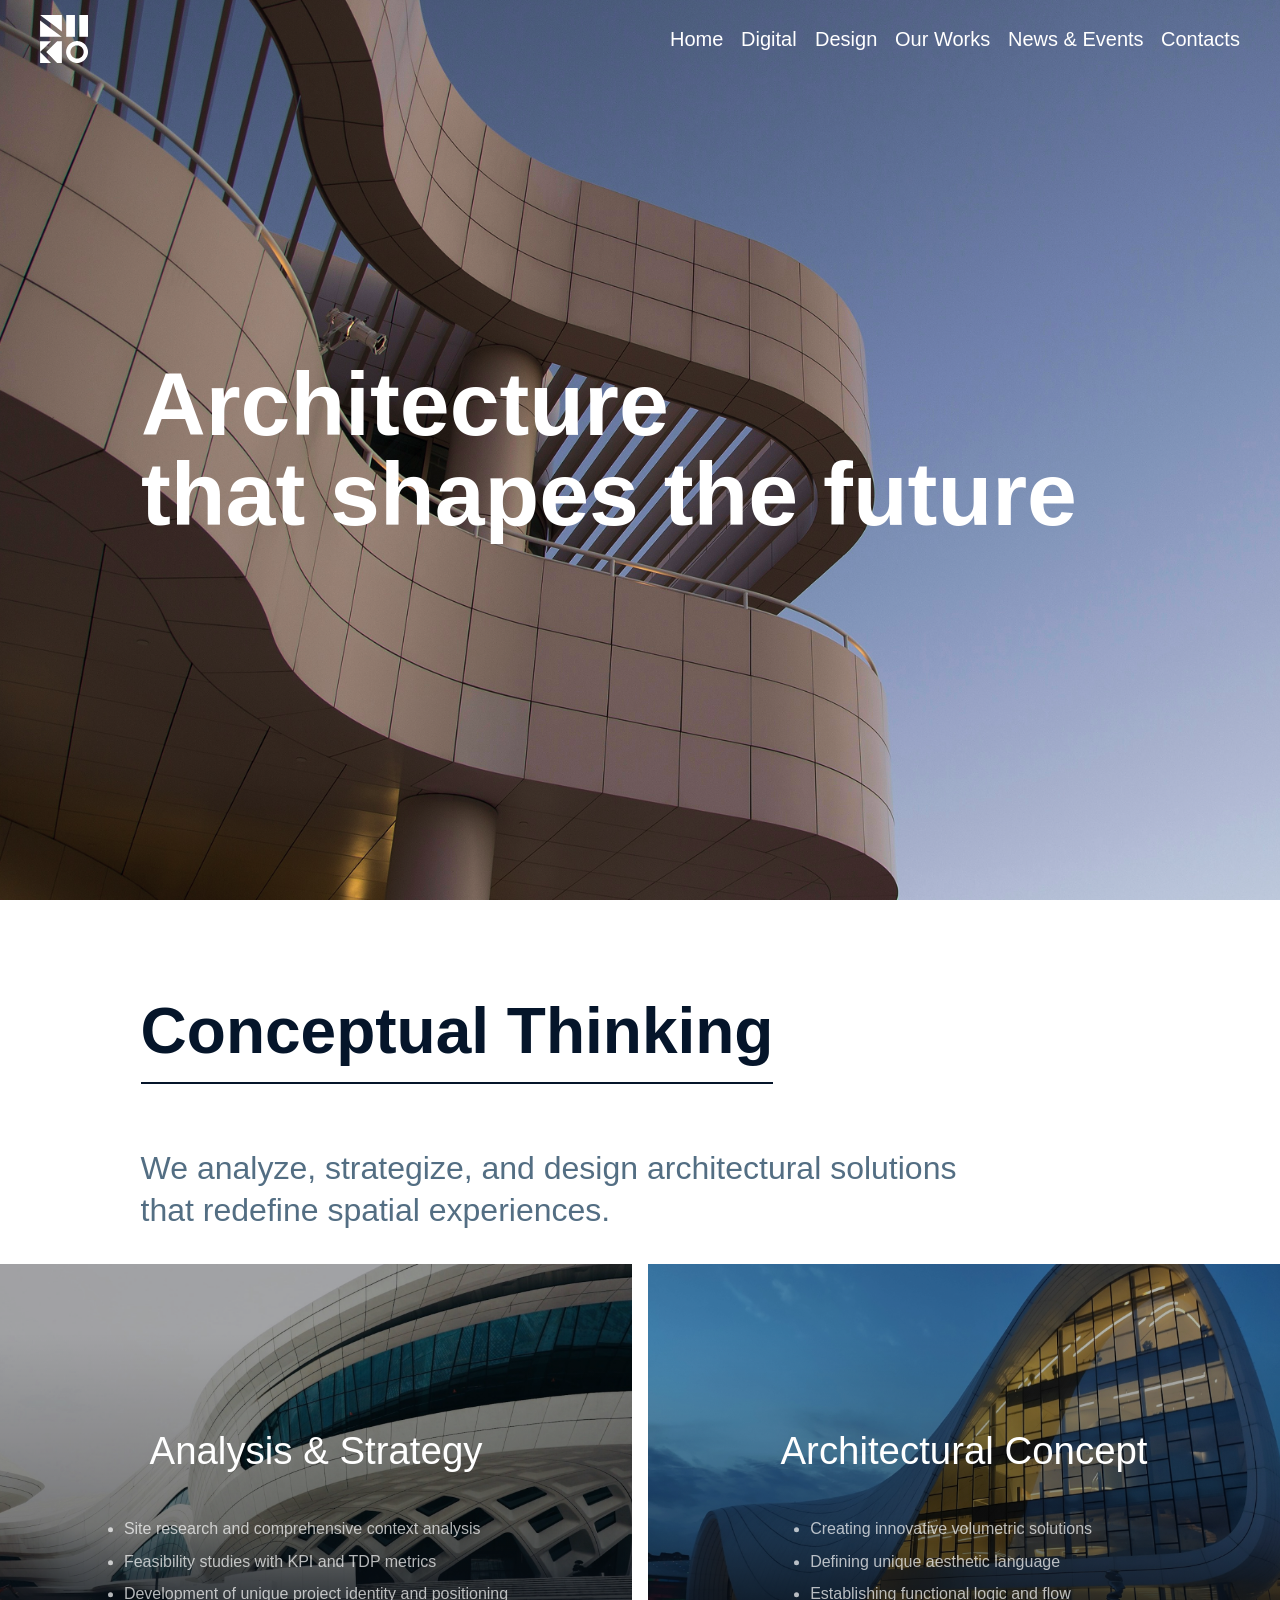
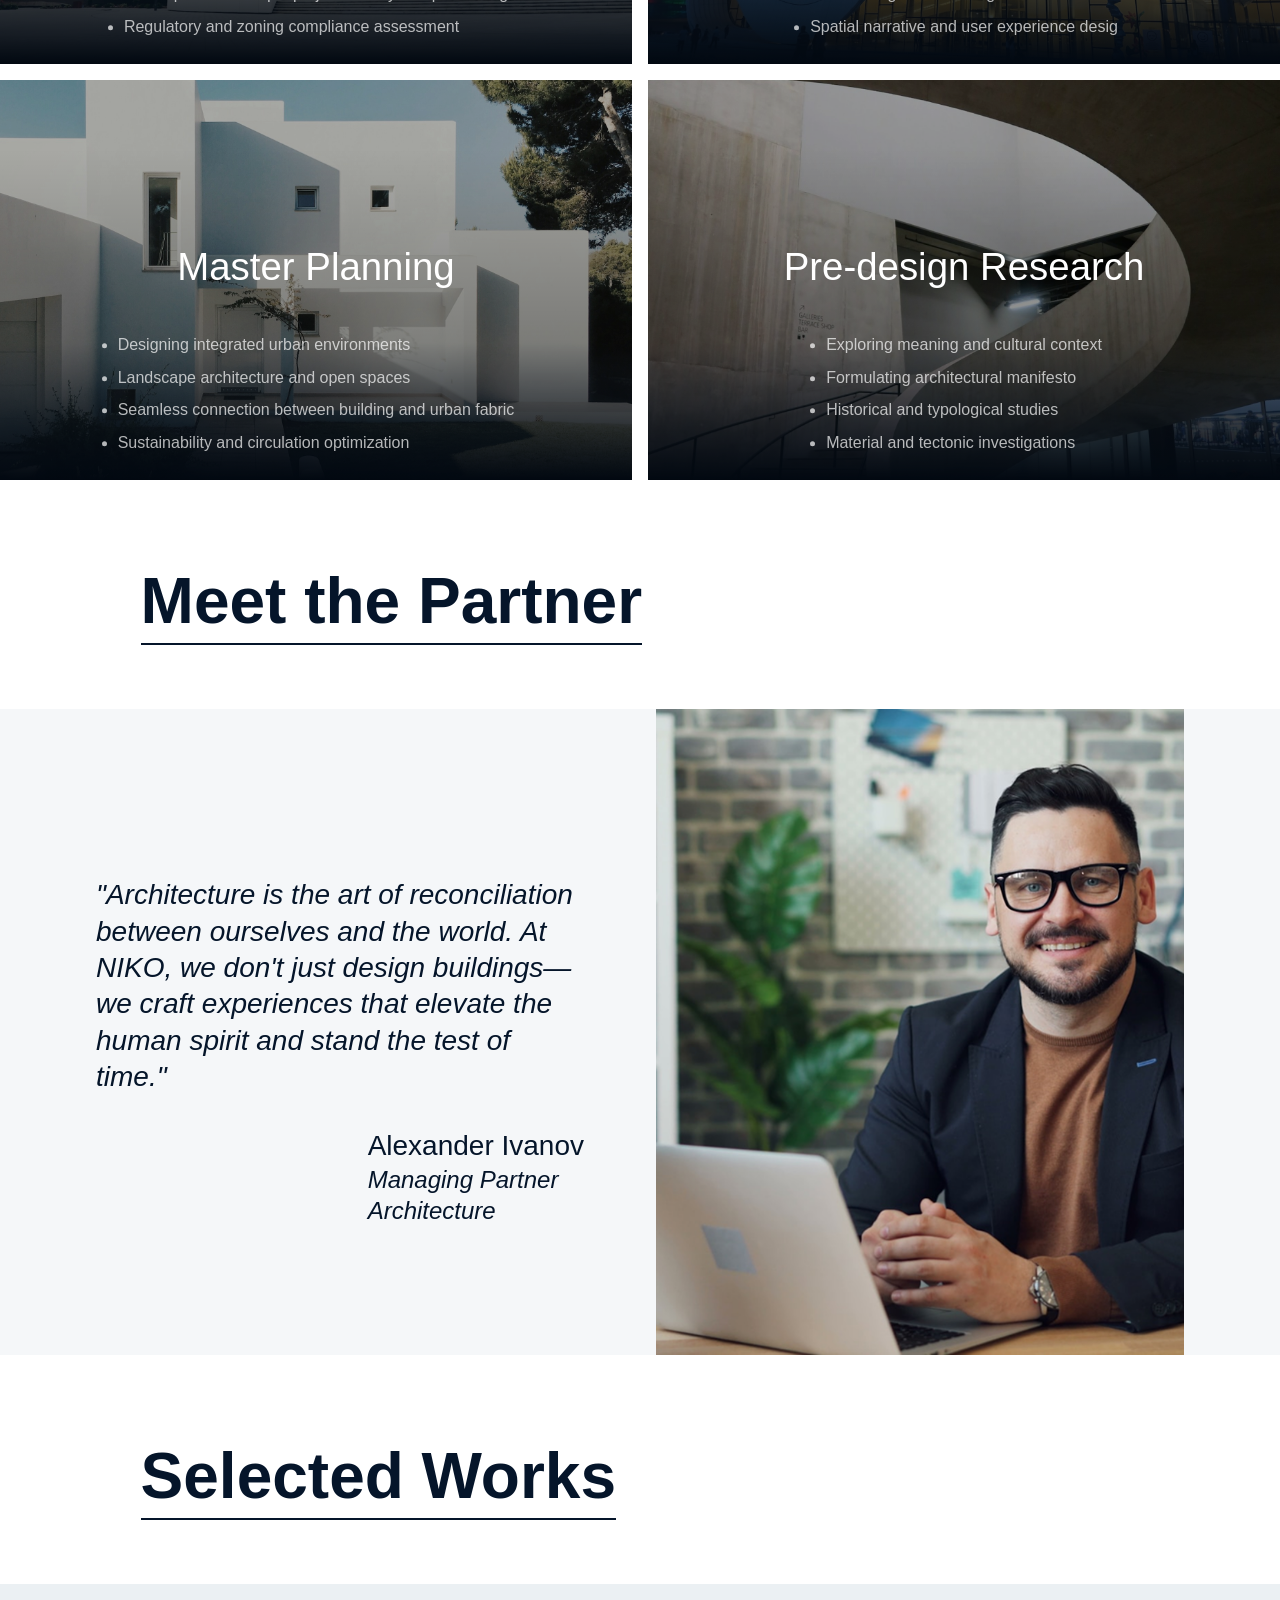
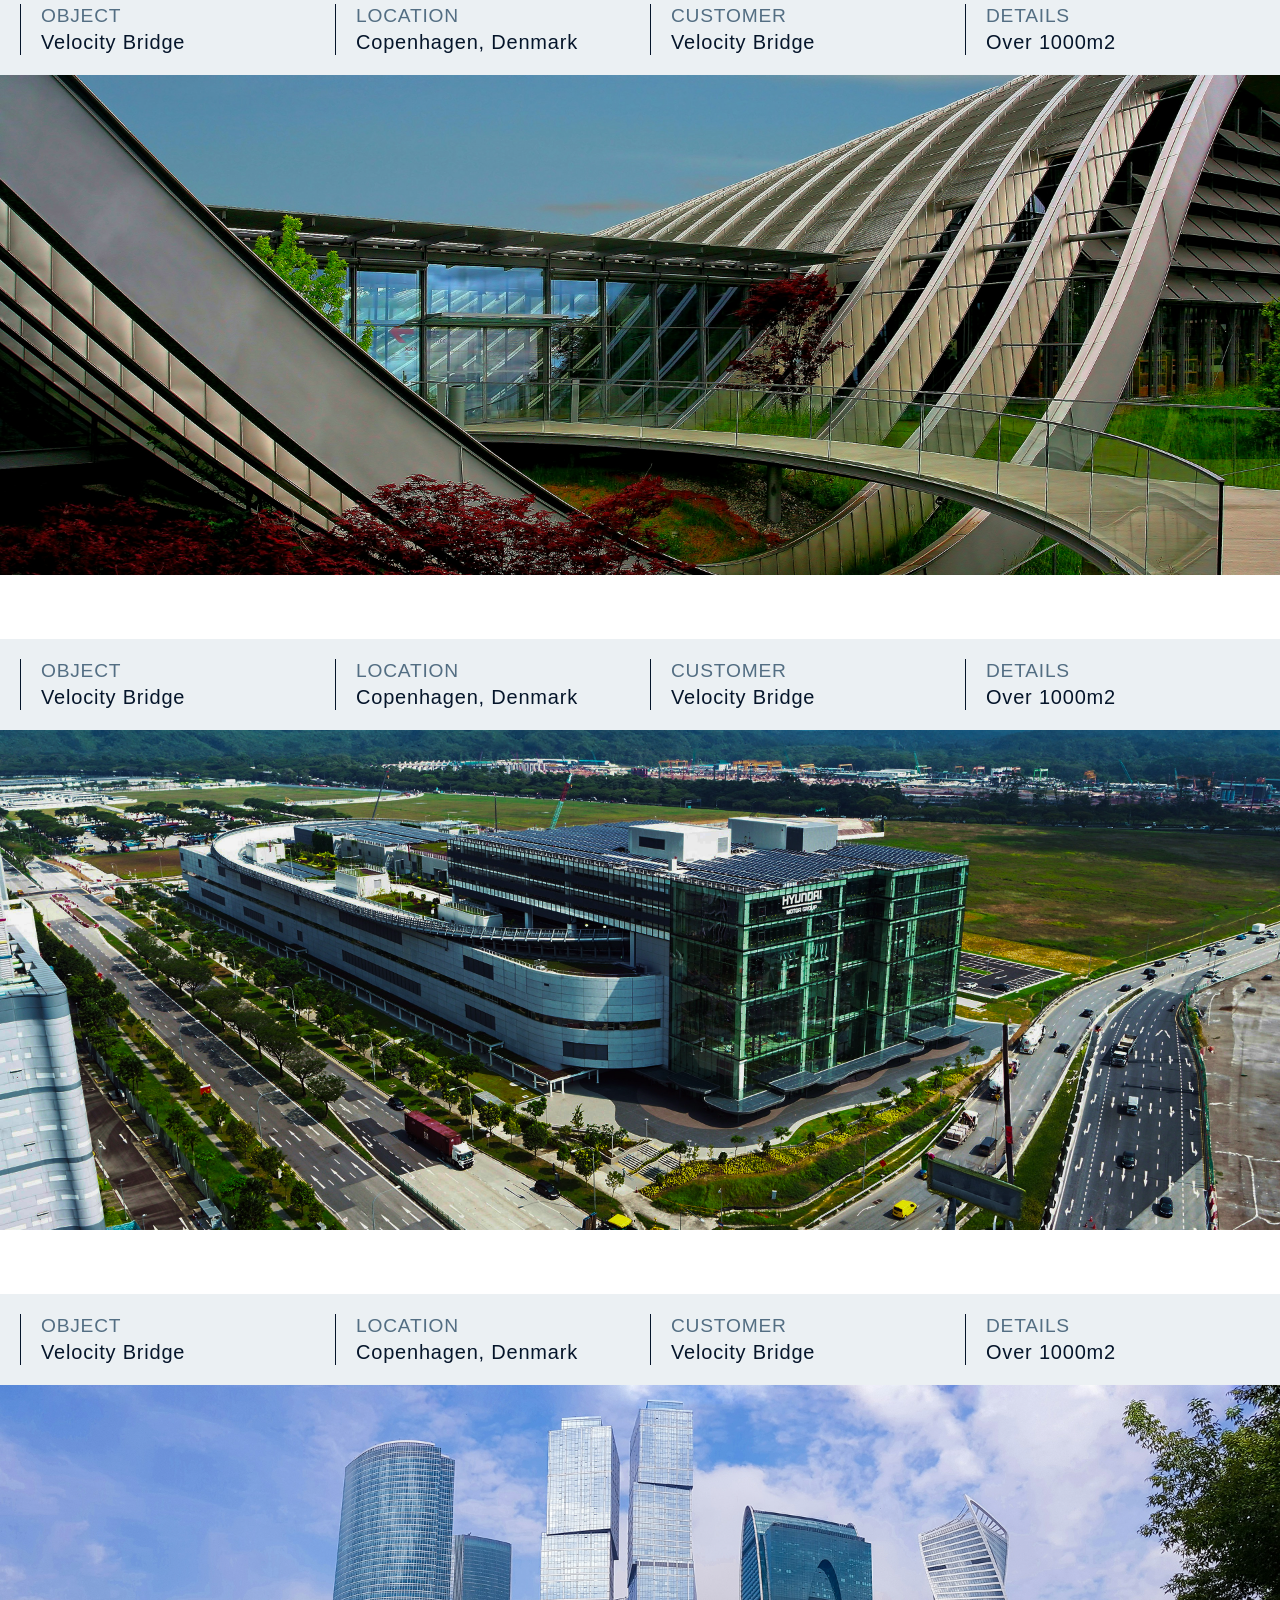
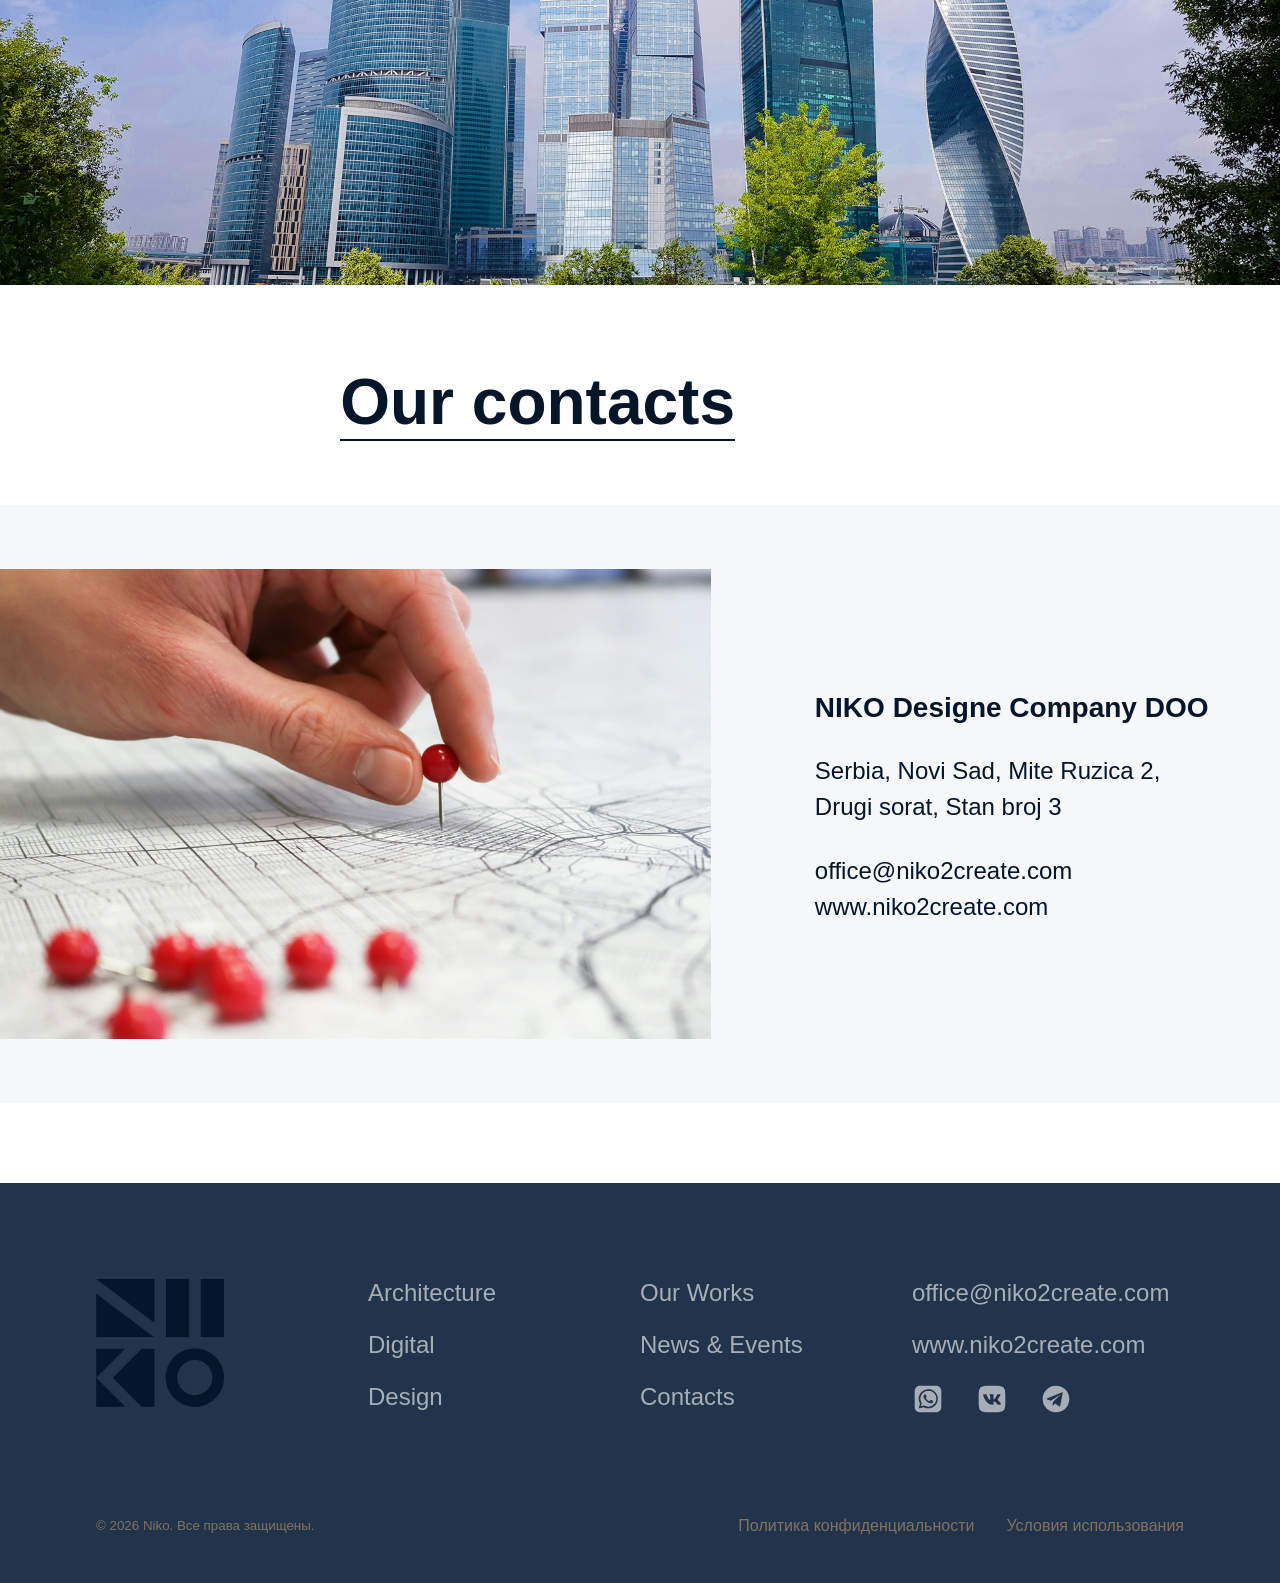
==== commit 6423d8f6: "Update architecture.html" ====
--- a/architecture.html
+++ b/architecture.html
@@ -6,7 +6,7 @@
   <meta name="viewport" content="width=device-width, initial-scale=1.0">
   <title>Architecture</title>
   <link href="https://fonts.cdnfonts.com/css/neue-haas-grotesk-display-pro" rel="stylesheet">
-
+  <link rel="icon" type="image/x-icon" href="favicon.ico">
   <link rel="stylesheet" href="css/reset.css">
   <link rel="stylesheet" href="css/style.css">
   <link rel="stylesheet" href="https://cdn.jsdelivr.net/npm/swiper@11/swiper-bundle.min.css" />
--- a/css/style.css
+++ b/css/style.css
@@ -743,7 +743,7 @@
 
 @media (max-width: 768px) {
   .projects-section {
-    padding: 100px 15px;
+    padding: 60px 15px 30px;
   }
 }
 
@@ -1028,6 +1028,7 @@
 }
 
 .news-container .swiper-slide {
+  
   width: auto;
   height: auto;
   scroll-snap-type: none !important; 
@@ -1039,7 +1040,7 @@
   position: relative;
   z-index: 1;
   width: 100%;
-  height: 100%;
+  height: calc(100% - 10px);
   text-decoration: none;
   color: inherit;
   transition: all 0.3s ease-in-out;
@@ -1048,6 +1049,7 @@
   user-select: none;
   isolation: isolate;
   overflow: hidden;
+  
 }
 
 .news-image {
@@ -1062,7 +1064,7 @@
 }
 
 .news-content {
-  padding: 24px;
+  padding-block: 24px;
   display: flex;
   flex-direction: column;
 }
@@ -1070,6 +1072,7 @@
 @media (max-width: 1280px) {
   .news-content{
     padding: 0;
+    padding-block: 24px;
   }
 }
 
@@ -1141,16 +1144,24 @@
   transition: all 0.3s ease-in-out;
 }
 
-.news-link:hover .news-content .readmore {
-  height: 36px;
-  color: #ffffff;
-  background-color: #21344C;
-  border: 1px solid #21344C;
-}
-
-.news-link:hover .news-image {
-  transform: scale(1.01) translate(2px, 2px);
-}
+@media (hover: hover) {
+  .news-link:hover .news-content .readmore {
+    height: 36px;
+    color: #ffffff;
+    background-color: #21344C;
+    border: 1px solid #21344C;
+  }
+
+  .news-link:hover .news-image {
+    transform: scale(1.01) translate(2px, 2px);
+  }
+  
+  .news-link:hover {
+    /* box-shadow: 0.6px 1.8px rgba(0, 0, 0, .1), 0 3.2px 7.2px rgba(0, 0, 0, .13); */
+  }
+}
+
+
 
 .contacts {
   padding: 80px 0 160px 0;
@@ -1178,6 +1189,7 @@
 
 @media (max-width: 768px) {
   .contacts__title {
+    padding-left: 15px;
     margin-bottom: 32px;
   }
 }
@@ -1185,7 +1197,7 @@
 .contacts-arch .contacts__title {
   display: inline-block;
   padding: 0;
-  margin-left: max(96px, (100vw - 1280px) / 2.66);
+  margin-left: max(15px, (100vw - 375px) / 2.66);
   font-weight: 600;
   border-bottom: 2px solid #05152a;
 }
@@ -1221,6 +1233,12 @@
   }
 }
 
+@media (max-width: 768px) {
+  .contacts-content {
+    padding-inline: 15px;
+  }
+}
+
 .contacts-content__title {
   margin-bottom: 16px;
   font-weight: 600;
@@ -1460,9 +1478,11 @@
 }
 
 .concept__top {
-  margin-left: max(96px, (100vw - 1280px) / 2.66);
-  margin-bottom: 96px;
-}
+  padding-inline: max(15px, (100vw - 375px) / 6.4375);
+  margin-bottom: max(32px, (100vw - 375px) / 48.28);
+}
+
+
 
 .concept__title {
   display: inline-block;
@@ -1489,7 +1509,7 @@
 .concept__subtitle {
   max-width: 850px;
   font-weight: 500;
-  font-size: 32px;
+  font-size: clamp(24px, 3vw, 32px);
   line-height: 1.3;
   color: #536e83;
 }
@@ -1500,10 +1520,30 @@
   gap: 32px;
 }
 
+@media (max-width: 1280px) {
+  .concept-grid {
+    gap: 16px;
+  }
+}
+
+@media (max-width: 1024px) {
+  .concept-grid {
+    grid-template-columns: repeat(1, 1fr);
+  }
+}
+
+@media (max-width: 768px) {
+  .concept-grid {
+    gap: 8px;
+  }
+}
+
 .concept-card {
   position: relative;
   overflow: hidden; /* Скрывает вылетающий список */
   background: #000;
+  
+  min-height: 400px;
 }
 
 
@@ -1523,35 +1563,90 @@
   flex-direction: column;
   align-items: center;
   width: 100%;
-  padding: 100px 40px;
+  padding: 100px 20px;
+  padding-bottom: max(20px, (100vw - 1024px) / 9);
   background: linear-gradient(to top, rgba(0,0,0,0.6), transparent);
   transform: translateY(calc(100% - 200px)); /* 60px — это примерная высота заголовка */
   transition: transform 1s cubic-bezier(0.19, 1, 0.22, 1); 
+}
+
+@media (max-width: 1280px) {
+  .concept-card__content {
+    padding-bottom: 100px;
+    aspect-ratio: 4 / 3; 
+    transform: translateY(30%);
+  }
+}
+
+@media (max-width: 768px) {
+  .concept-card__content {
+    
+    transform: translateY(10%);
+  }
 }
 
 .concept-card__title {
   color: #fff;
   margin-bottom: 48px;
   font-weight: 500;
-  font-size: 48px;
+  font-size: clamp(32px, 3vw, 48px);
   line-height: 1;
+}
+
+@media (max-width: 1024px) {
+  .concept-card__title {
+    font-size: 48px;
+  }
+}
+
+@media (max-width: 768px) {
+  .concept-card__title {
+    font-size: clamp(32px, 6vw, 48px);
+  }
 }
 
 .concept-card__list {
   list-style: disc;
+  
   padding: 0;
   opacity: 0;
   transition: opacity 0.4s ease;
 }
 
+@media (max-width: 1280px) {
+  .concept-card__list {
+    opacity: 1;
+    
+  }
+}
+
+@media (max-width: 678px) {
+  .concept-card__list {
+    width: 80vw; 
+  }
+}
+
 .concept-card__item {
   color: rgba(255,255,255,0.7);
-  font-size: 24px;
+  font-size: clamp(16px, 1vw, 24px);
   margin-bottom: 10px;
   line-height: 1.4;
 }
 
-/* ЭФФЕКТ ПРИ НАВЕДЕНИИ */
+@media (max-width: 1024px) {
+  .concept-card__item {
+    font-size: 24px;
+  }
+}
+
+@media (max-width: 1024px) {
+  .concept-card__item {
+    font-size: clamp(16px, 3vw, 24px);
+  }
+}
+
+@media (hover: hover) {
+  /* ЭФФЕКТ ПРИ НАВЕДЕНИИ */
 .concept-card:hover .concept-card__content {
   transform: translateY(0); /* Поднимаем всё наверх */
 }
@@ -1564,9 +1659,7 @@
   transform: scale(1.02); /* Легкий зум фото */
   opacity: 0.4;         /* Еще больше затемняем фото */
 }
-
-
-
+}
 
 
 
@@ -1582,7 +1675,7 @@
 
 .meet__title {
   display: inline-block;
-  margin-left: max(96px, (100vw - 1280px) / 2.66);
+  margin-left: max(15px, (100vw - 375px) / 6.437);
   margin-bottom: 96px;
   font-size: clamp(32px, 6vw, 64px);
   font-weight: 600;
@@ -1613,6 +1706,8 @@
 
 @media (max-width: 1024px) {
   .meet__content {
+    padding-inline: max(15px, (100vw - 375px) / 9.42);
+    padding-bottom: 20px;
     display: flex;
     flex-direction: column;
   }
@@ -1645,6 +1740,13 @@
   flex-direction: column;
   justify-content: center;
   gap: 32px;
+}
+
+@media (max-width: 768px) {
+  .meet__quote-wrapper {
+    align-items: center;
+    padding: 0;
+  }
 }
 
 .meet__quote-text p {
@@ -1696,6 +1798,7 @@
 .meet__image {
   width: 100%;
   height: auto;
+  min-width: 300px;
 }
 
 @media (max-width: 1024px) {
@@ -1710,26 +1813,37 @@
 
 
 .selected {
-  padding-block: 80px;
-  
+  padding-block: 80px 0;
 }
 
 @media (max-width: 1280px) {
   .selected {
-    padding: 40px 24px 40px 10vw;
-    
+    padding: 40px 0;
   }
 }
 
 .selected__wrapper {
   display: flex;
   flex-direction: column;
-  gap: 96px;
+  gap: max(64px, (100vw - 375px) / 16.09);
+}
+
+@media (max-width: 768px) {
+  .selected__wrapper {
+    gap: 10px;
+  }
+}
+
+@media (max-width: 768px) {
+  .selected__card {
+    display: flex;
+    flex-direction: column;
+  }
 }
 
 .selected__title {
   display: inline-block;
-  margin-left: max(96px, (100vw - 1280px) / 2.66);
+  margin-left: max(15px, (100vw - 375px) / 6.437);
   margin-bottom: 96px;
   font-size: clamp(32px, 6vw, 64px);
   font-weight: 600;
@@ -1751,7 +1865,7 @@
 }
 
 .selected__card {
-  background: rgba(156, 178, 192, 0.1);
+  background: rgba(156, 178, 192, 0.2);
   
 }
 
@@ -1761,15 +1875,35 @@
 }
 
 .selected__list {
-  padding: 54px 0;
-  padding-left: max(96px, (100vw - 1280px) / 2.66);
+  padding-block: max(20px, (100vw - 1024px) / 16.6);
+  padding-left: max(20px, (100vw - 1280px) / 2.66);
   display: grid;
   grid-template-columns: repeat(4, 1fr);
 }
 
+@media (max-width: 768px) {
+  .selected__list {
+    grid-template-columns: repeat(1, 1fr);
+    padding: 0px 10px 0;
+    /* box-shadow: 0.6px 1.8px rgba(0, 0, 0, .1), 0 3.2px 7.2px rgba(0, 0, 0, .13); */
+  }
+}
+
 .selected__item {
-  border-left: 1px solid #000;
-  padding-left: 80px;
+  border-left: 1px solid #05152a;
+  padding-left: max(20px, (100vw - 1280px) / 8);
+}
+
+@media (max-width: 768px) {
+  .selected__item {
+    border-top: 1px solid #05152a;
+    border-left: none;
+    padding-block: 16px;
+  }
+
+  .selected__item:not(:first-child) {
+    display: none;
+  }
 }
 
 .selected__item-title {
@@ -1777,8 +1911,8 @@
   line-height: 1.3;
   letter-spacing: 0.04em;
   text-transform: uppercase;
-  color: rgba(83, 110, 131, 0.5);
-  font-size: 24px;
+  color: #536e83;
+  font-size: clamp(16px, 1.5vw, 20px);
 }
 
 .selected__item-subtitle {
@@ -1787,6 +1921,19 @@
   letter-spacing: 0.04em;
   text-transform: capitalize;
   color: #05152a;
-  font-size: 24px;
-}
-
+  font-size: clamp(20px, 1.5vw, 24px);
+}
+
+.selected__image {
+  width: 100%;
+  height: 100%;
+  object-fit: cover;
+  min-height: 400px;
+}
+
+@media (max-width: 768px) {
+  .selected__image {
+    order: -1;
+  }
+}
+
